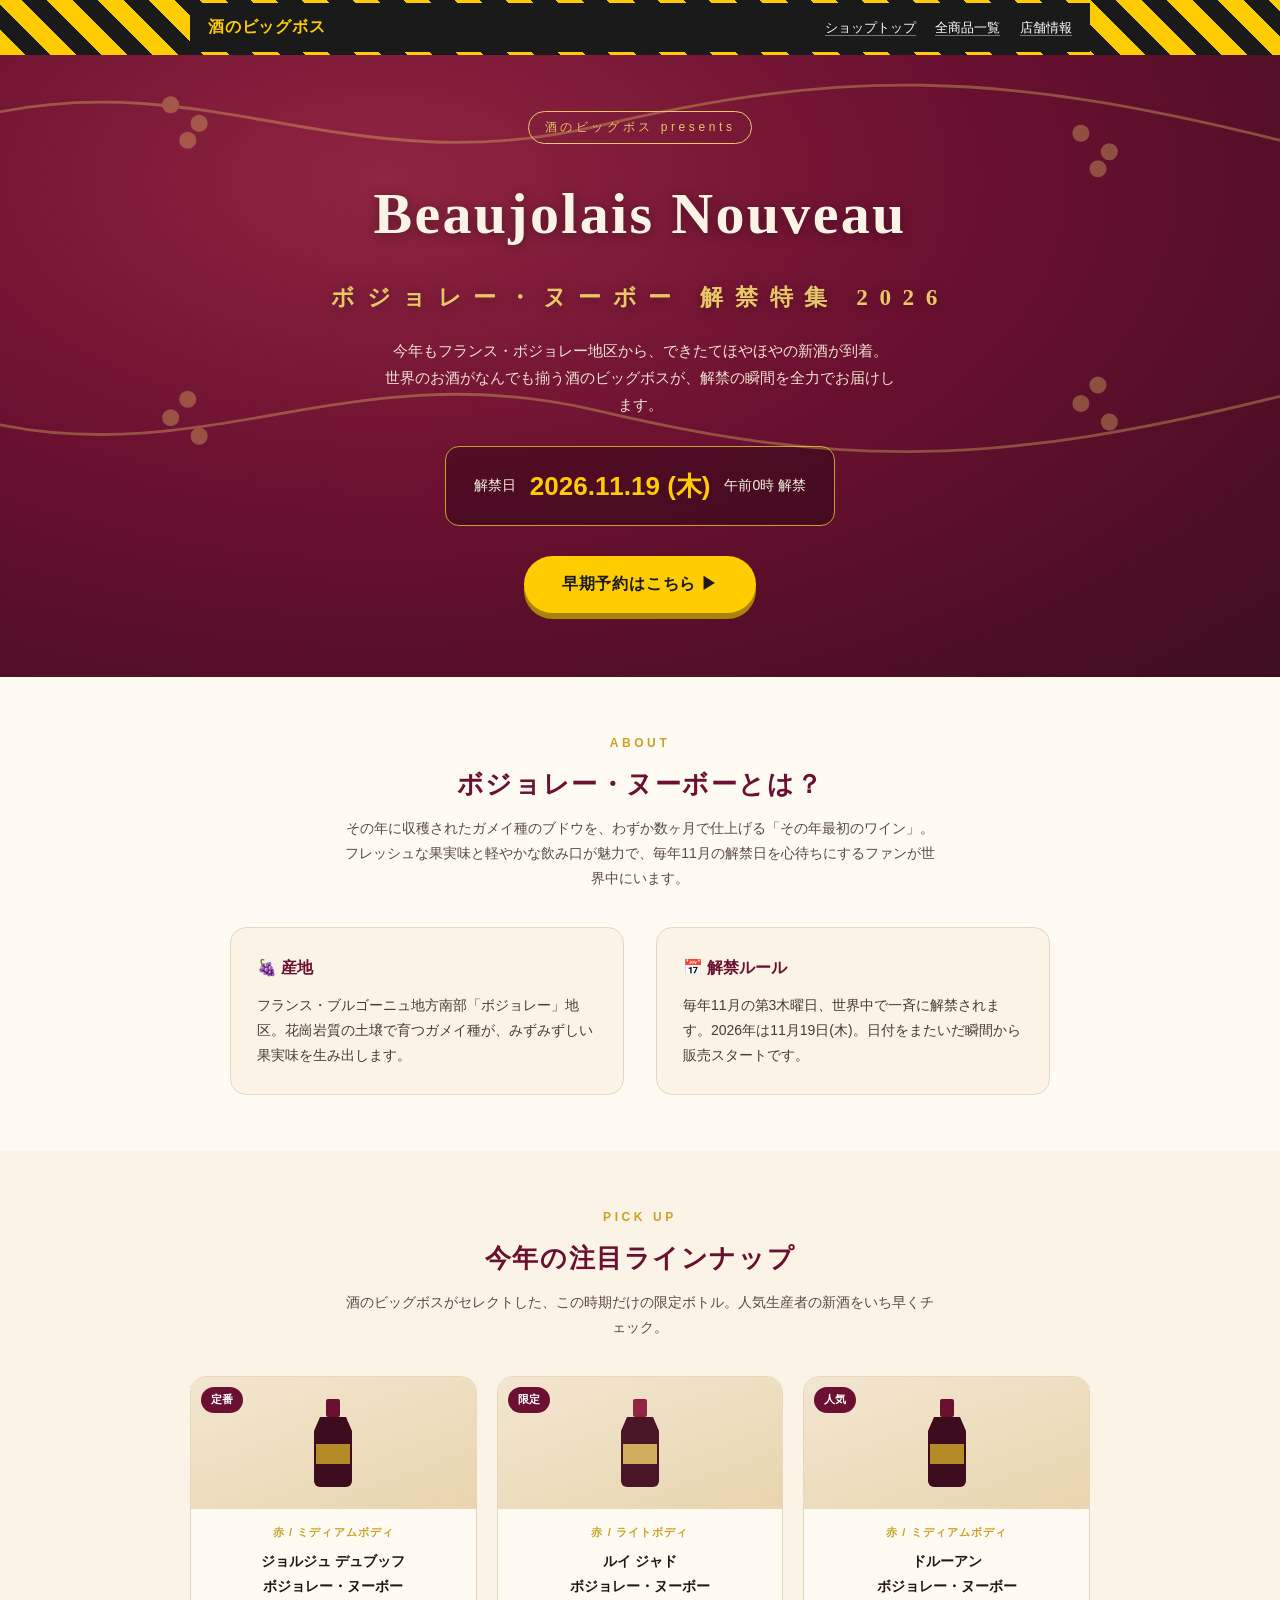
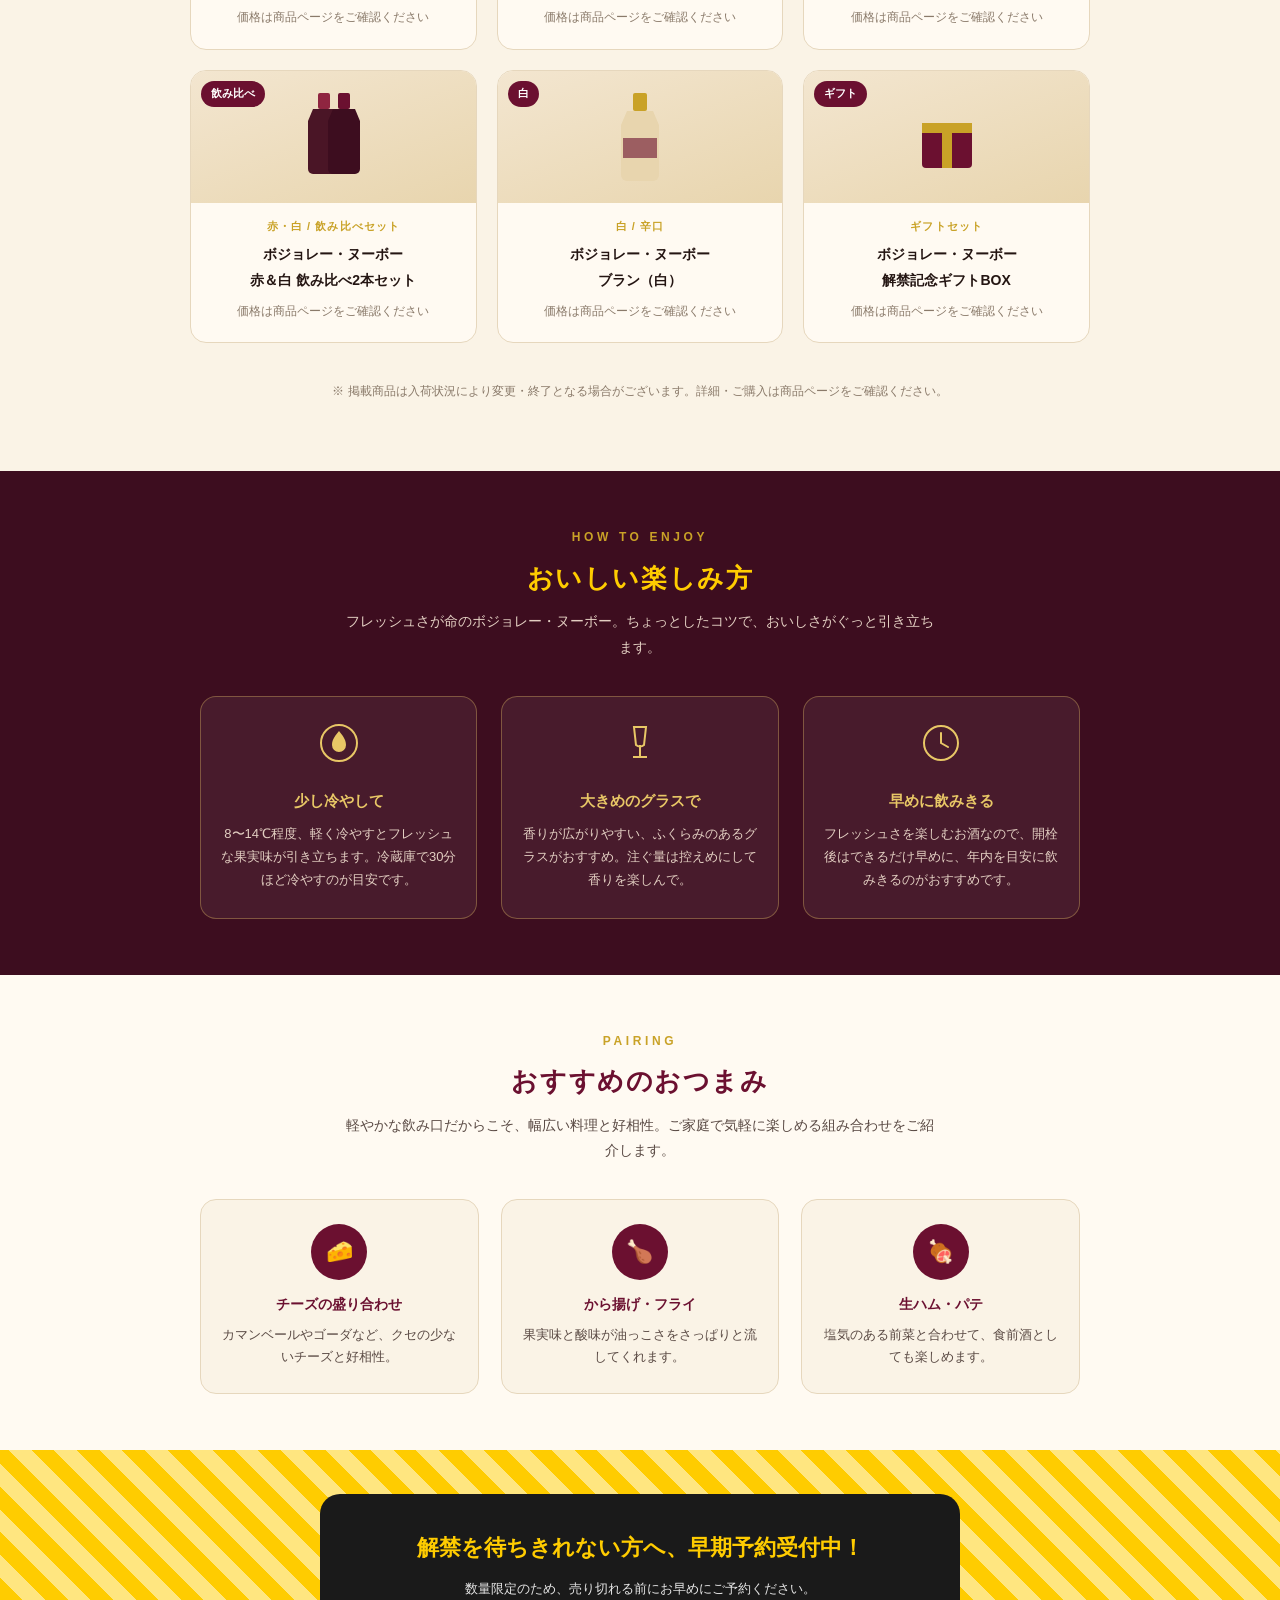
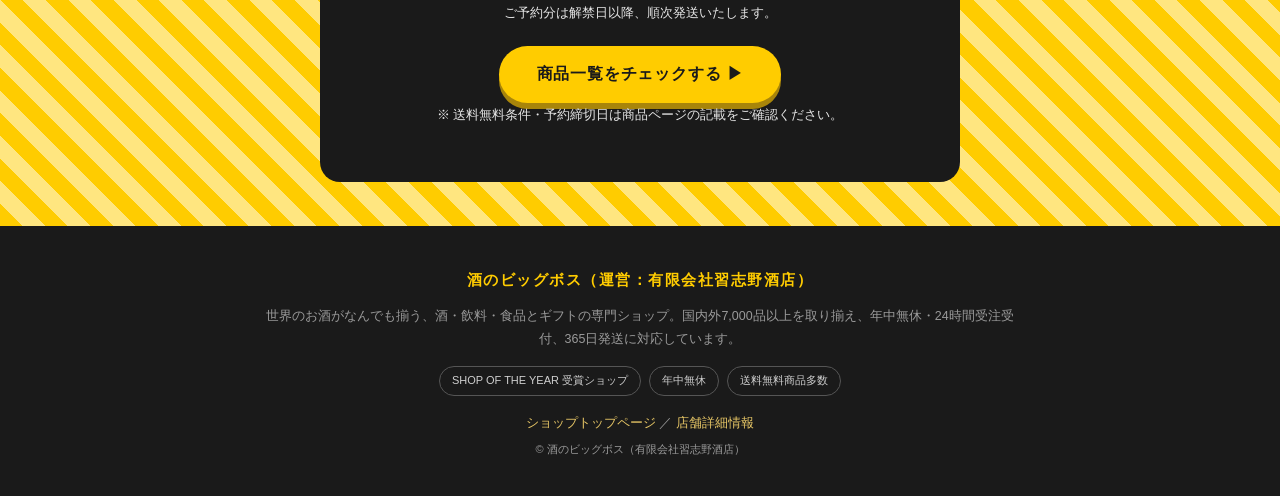
==== index.html @ 1d695699 "Add Beaujolais Nouveau 2026 special feature page Self-contained landing page for the shop's Beaujola" ====
<!DOCTYPE html>
<!--
  酒のビッグボス「ボジョレー・ヌーボー特集ページ」
  ------------------------------------------------
  楽天市場のフリーページ／特集ページ用に作成した単一HTMLファイルです。
  画像はすべてCSS/インラインSVGで表現しているため、外部画像なしでも表示できますが、
  実際に公開する際は下記の「★差し替えポイント」を実店舗の情報に合わせて更新してください。

  ★差し替えポイント一覧
   1. 商品ラインナップ（.product-card）: 商品名・価格・商品ページURL・商品画像
   2. 解禁日カウントダウンの表示（.hero-date）: 年度が変わったら日付を更新
   3. 送料無料ラインや予約締切などのキャンペーン条件（.cta-note）
   4. ショップ公式リンク（.js-shop-link）: 実際の商品検索結果ページURLに差し替え推奨
-->
<html lang="ja">
<head>
<meta charset="UTF-8">
<meta name="viewport" content="width=device-width, initial-scale=1.0">
<title>ボジョレー・ヌーボー2026 解禁特集 | 酒のビッグボス</title>
<style>
  :root{
    --wine-dark:#3d0d1f;
    --wine:#6b1030;
    --wine-light:#8f2540;
    --gold:#c9a227;
    --gold-light:#e8c766;
    --cream:#faf3e6;
    --paper:#fffaf2;
    --ink:#241512;
    --bb-yellow:#ffcc00;
    --bb-black:#1a1a1a;
  }
  *{box-sizing:border-box;}
  body{
    margin:0;
    padding:0;
    background:var(--cream);
    color:var(--ink);
    font-family:"Yu Gothic","Hiragino Kaku Gothic ProN","Noto Sans JP",sans-serif;
    line-height:1.8;
  }
  a{color:inherit;}
  img{max-width:100%;display:block;}
  .wrap{max-width:900px;margin:0 auto;}

  /* ===== ショップ識別バー ===== */
  .shop-bar{
    background:repeating-linear-gradient(45deg,var(--bb-yellow) 0 18px,var(--bb-black) 18px 36px);
    padding:3px 0;
  }
  .shop-bar-inner{
    background:var(--bb-black);
    color:#fff;
    display:flex;
    align-items:center;
    justify-content:space-between;
    flex-wrap:wrap;
    gap:8px;
    padding:10px 18px;
    max-width:900px;
    margin:0 auto;
    font-size:13px;
  }
  .shop-bar-logo{
    font-size:16px;
    font-weight:900;
    letter-spacing:.05em;
    color:var(--bb-yellow);
  }
  .shop-bar-nav a{
    color:#fff;
    text-decoration:none;
    margin-left:16px;
    border-bottom:1px solid rgba(255,255,255,.4);
    white-space:nowrap;
  }
  .shop-bar-nav a:hover{border-color:var(--bb-yellow);color:var(--bb-yellow);}

  /* ===== ヒーロー ===== */
  .hero{
    position:relative;
    background:radial-gradient(ellipse at 30% 20%, var(--wine-light) 0%, var(--wine) 45%, var(--wine-dark) 100%);
    color:var(--cream);
    text-align:center;
    padding:56px 20px 64px;
    overflow:hidden;
  }
  .hero-vines{
    position:absolute;
    inset:0;
    opacity:.35;
    pointer-events:none;
  }
  .hero-eyebrow{
    display:inline-block;
    font-size:12px;
    letter-spacing:.3em;
    color:var(--gold-light);
    border:1px solid var(--gold-light);
    padding:5px 16px;
    border-radius:999px;
    margin-bottom:18px;
  }
  .hero h1{
    font-family:"Times New Roman","Yu Mincho","Hiragino Mincho ProN",serif;
    font-size:clamp(34px,7vw,58px);
    margin:0 0 8px;
    letter-spacing:.04em;
    text-shadow:0 2px 12px rgba(0,0,0,.35);
  }
  .hero h1 small{
    display:block;
    font-size:.4em;
    letter-spacing:.5em;
    color:var(--gold-light);
    margin-top:10px;
  }
  .hero p.lead{
    max-width:520px;
    margin:18px auto 28px;
    font-size:15px;
    color:#f1e3d3;
  }
  .hero-date{
    display:inline-flex;
    align-items:center;
    gap:14px;
    background:rgba(0,0,0,.28);
    border:1px solid var(--gold);
    border-radius:14px;
    padding:16px 28px;
    font-size:14px;
  }
  .hero-date .num{
    font-size:26px;
    font-weight:900;
    color:var(--bb-yellow);
  }
  .hero-cta{
    margin-top:30px;
  }
  .btn{
    display:inline-block;
    background:var(--bb-yellow);
    color:var(--bb-black);
    font-weight:900;
    padding:14px 38px;
    border-radius:999px;
    text-decoration:none;
    font-size:16px;
    letter-spacing:.05em;
    box-shadow:0 6px 0 #a8850a;
    transition:transform .15s;
  }
  .btn:hover{transform:translateY(-2px);}

  /* ===== セクション共通 ===== */
  section{padding:56px 20px;}
  .section-title{
    text-align:center;
    margin:0 0 8px;
    font-size:26px;
    font-weight:900;
    color:var(--wine);
    letter-spacing:.06em;
  }
  .section-title span{
    display:block;
    font-size:12px;
    color:var(--gold);
    letter-spacing:.3em;
    margin-bottom:6px;
    font-weight:700;
  }
  .section-sub{
    text-align:center;
    max-width:600px;
    margin:0 auto 36px;
    color:#5a4a44;
    font-size:14px;
  }

  /* ===== イントロ ===== */
  .intro{background:var(--paper);}
  .intro-grid{
    display:grid;
    grid-template-columns:1fr 1fr;
    gap:32px;
    max-width:820px;
    margin:0 auto;
    align-items:center;
  }
  .intro-card{
    background:var(--cream);
    border:1px solid #e6d7bd;
    border-radius:16px;
    padding:26px;
    font-size:14px;
    color:#4a3a34;
  }
  .intro-card h3{
    margin:0 0 10px;
    color:var(--wine);
    font-size:16px;
  }
  @media (max-width:640px){.intro-grid{grid-template-columns:1fr;}}

  /* ===== 商品ラインナップ ===== */
  .lineup{background:var(--cream);}
  .product-grid{
    display:grid;
    grid-template-columns:repeat(3,1fr);
    gap:20px;
    max-width:900px;
    margin:0 auto;
  }
  .product-card{
    background:var(--paper);
    border-radius:16px;
    overflow:hidden;
    border:1px solid #e6d7bd;
    text-align:center;
    transition:box-shadow .15s, transform .15s;
  }
  .product-card:hover{box-shadow:0 10px 24px rgba(107,16,48,.15);transform:translateY(-3px);}
  .product-card a.card-link{text-decoration:none;color:inherit;display:block;}
  .product-thumb{
    background:linear-gradient(160deg,#f3e6d0,#e8d5ae);
    padding:22px 0 10px;
    position:relative;
  }
  .product-badge{
    position:absolute;
    top:10px;
    left:10px;
    background:var(--wine);
    color:#fff;
    font-size:11px;
    font-weight:700;
    padding:3px 10px;
    border-radius:999px;
  }
  .product-info{padding:14px 16px 20px;}
  .product-type{
    font-size:11px;
    color:var(--gold);
    font-weight:700;
    letter-spacing:.1em;
  }
  .product-name{
    font-size:14px;
    font-weight:700;
    margin:6px 0 8px;
    color:var(--ink);
    min-height:38px;
  }
  .product-price{
    font-size:12px;
    color:#8a7a6a;
  }
  .product-note{
    margin-top:38px;
    text-align:center;
    font-size:12px;
    color:#8a7a6a;
  }
  @media (max-width:700px){.product-grid{grid-template-columns:repeat(2,1fr);}}
  @media (max-width:420px){.product-grid{grid-template-columns:1fr 1fr;gap:12px;}}

  /* ===== 楽しみ方ガイド ===== */
  .guide{background:var(--wine-dark);color:var(--cream);}
  .guide .section-title{color:var(--bb-yellow);}
  .guide .section-sub{color:#e3cfc2;}
  .guide-grid{
    display:grid;
    grid-template-columns:repeat(3,1fr);
    gap:24px;
    max-width:880px;
    margin:0 auto;
  }
  .guide-card{
    background:rgba(255,255,255,.06);
    border:1px solid rgba(232,199,102,.35);
    border-radius:16px;
    padding:26px 18px;
    text-align:center;
  }
  .guide-icon{margin:0 auto 14px;}
  .guide-card h4{margin:0 0 8px;font-size:15px;color:var(--gold-light);}
  .guide-card p{margin:0;font-size:13px;color:#e3cfc2;}
  @media (max-width:700px){.guide-grid{grid-template-columns:1fr;}}

  /* ===== ペアリング ===== */
  .pairing{background:var(--paper);}
  .pairing-grid{
    display:grid;
    grid-template-columns:repeat(3,1fr);
    gap:22px;
    max-width:880px;
    margin:0 auto;
  }
  .pairing-card{
    background:var(--cream);
    border-radius:16px;
    padding:24px 16px;
    text-align:center;
    border:1px solid #e6d7bd;
  }
  .pairing-card .emoji-badge{
    width:56px;height:56px;line-height:56px;
    border-radius:50%;
    background:var(--wine);
    color:#fff;
    margin:0 auto 12px;
    font-size:22px;
  }
  .pairing-card h4{margin:0 0 6px;font-size:14px;color:var(--wine);}
  .pairing-card p{margin:0;font-size:12.5px;color:#5a4a44;}
  @media (max-width:700px){.pairing-grid{grid-template-columns:1fr;}}

  /* ===== CTA バナー ===== */
  .cta-banner{
    background:repeating-linear-gradient(45deg,var(--bb-yellow) 0 16px,#ffe680 16px 32px);
    padding:44px 20px;
    text-align:center;
  }
  .cta-inner{
    background:var(--bb-black);
    color:#fff;
    max-width:640px;
    margin:0 auto;
    border-radius:20px;
    padding:34px 24px;
  }
  .cta-inner h3{
    margin:0 0 10px;
    font-size:22px;
    color:var(--bb-yellow);
  }
  .cta-inner p{margin:0 0 22px;font-size:13px;color:#e6e6e6;}
  .cta-note{margin-top:14px;font-size:11px;color:#b8b8b8;}

  /* ===== フッター（ショップ情報） ===== */
  footer{
    background:var(--bb-black);
    color:#cfcfcf;
    padding:40px 20px 30px;
    font-size:12.5px;
  }
  .footer-inner{max-width:760px;margin:0 auto;text-align:center;}
  .footer-inner h5{
    color:var(--bb-yellow);
    font-size:15px;
    letter-spacing:.1em;
    margin:0 0 12px;
  }
  .footer-badges{
    display:flex;
    justify-content:center;
    flex-wrap:wrap;
    gap:8px;
    margin:16px 0;
  }
  .footer-badges span{
    border:1px solid #555;
    border-radius:999px;
    padding:4px 12px;
    font-size:11px;
  }
  .footer-inner a{color:var(--gold-light);text-decoration:none;}
  .footer-inner a:hover{text-decoration:underline;}
  .footer-inner p{margin:6px 0;color:#9a9a9a;}
  .copyright{margin-top:20px;font-size:11px;color:#666;}
</style>
</head>
<body>

  <!-- ショップ識別バー -->
  <div class="shop-bar">
    <div class="shop-bar-inner">
      <div class="shop-bar-logo">酒のビッグボス</div>
      <nav class="shop-bar-nav">
        <a class="js-shop-link" href="https://www.rakuten.co.jp/bigbossshibazaki/" target="_blank" rel="noopener">ショップトップ</a>
        <a class="js-shop-link" href="https://www.rakuten.co.jp/bigbossshibazaki/" target="_blank" rel="noopener">全商品一覧</a>
        <a class="js-shop-link" href="https://www.rakuten.co.jp/bigbossshibazaki/info.html" target="_blank" rel="noopener">店舗情報</a>
      </nav>
    </div>
  </div>

  <!-- ヒーロー -->
  <div class="hero">
    <svg class="hero-vines" viewBox="0 0 900 300" preserveAspectRatio="xMidYMid slice" aria-hidden="true">
      <g fill="none" stroke="#e8c766" stroke-width="2">
        <path d="M0 40 C 150 10, 250 90, 420 50 S 700 10, 900 60"/>
        <path d="M0 260 C 150 290, 250 210, 420 250 S 700 290, 900 240"/>
      </g>
      <g fill="#e8c766">
        <circle cx="120" cy="35" r="6"/><circle cx="140" cy="48" r="6"/><circle cx="132" cy="60" r="6"/>
        <circle cx="760" cy="55" r="6"/><circle cx="780" cy="68" r="6"/><circle cx="772" cy="80" r="6"/>
        <circle cx="120" cy="255" r="6"/><circle cx="140" cy="268" r="6"/><circle cx="132" cy="242" r="6"/>
        <circle cx="760" cy="245" r="6"/><circle cx="780" cy="258" r="6"/><circle cx="772" cy="232" r="6"/>
      </g>
    </svg>
    <div class="hero-eyebrow">酒のビッグボス presents</div>
    <h1>Beaujolais Nouveau<small>ボジョレー・ヌーボー 解禁特集 2026</small></h1>
    <p class="lead">今年もフランス・ボジョレー地区から、できたてほやほやの新酒が到着。<br>世界のお酒がなんでも揃う酒のビッグボスが、解禁の瞬間を全力でお届けします。</p>
    <div class="hero-date">
      <div>解禁日</div>
      <div class="num">2026.11.19 (木)</div>
      <div>午前0時 解禁</div>
    </div>
    <div class="hero-cta">
      <a class="btn js-shop-link" href="https://www.rakuten.co.jp/bigbossshibazaki/" target="_blank" rel="noopener">早期予約はこちら ▶</a>
    </div>
  </div>

  <!-- イントロ：ボジョレー・ヌーボーとは -->
  <section class="intro">
    <div class="section-title"><span>ABOUT</span>ボジョレー・ヌーボーとは？</div>
    <p class="section-sub">その年に収穫されたガメイ種のブドウを、わずか数ヶ月で仕上げる「その年最初のワイン」。フレッシュな果実味と軽やかな飲み口が魅力で、毎年11月の解禁日を心待ちにするファンが世界中にいます。</p>
    <div class="intro-grid">
      <div class="intro-card">
        <h3>🍇 産地</h3>
        フランス・ブルゴーニュ地方南部「ボジョレー」地区。花崗岩質の土壌で育つガメイ種が、みずみずしい果実味を生み出します。
      </div>
      <div class="intro-card">
        <h3>📅 解禁ルール</h3>
        毎年11月の第3木曜日、世界中で一斉に解禁されます。2026年は11月19日(木)。日付をまたいだ瞬間から販売スタートです。
      </div>
    </div>
  </section>

  <!-- 商品ラインナップ -->
  <section class="lineup">
    <div class="section-title"><span>PICK UP</span>今年の注目ラインナップ</div>
    <p class="section-sub">酒のビッグボスがセレクトした、この時期だけの限定ボトル。人気生産者の新酒をいち早くチェック。</p>

    <!-- ★差し替えポイント：以下6枠を実際の商品（画像・商品名・価格・URL）に差し替えてください -->
    <div class="product-grid">

      <div class="product-card">
        <a class="card-link js-shop-link" href="https://www.rakuten.co.jp/bigbossshibazaki/" target="_blank" rel="noopener">
          <div class="product-thumb">
            <span class="product-badge">定番</span>
            <svg width="70" height="90" viewBox="0 0 70 90" style="margin:0 auto;">
              <rect x="28" y="0" width="14" height="18" rx="2" fill="#6b1030"/>
              <path d="M22 18 h26 l6 14 v50 a6 6 0 0 1 -6 6 H22 a6 6 0 0 1 -6 -6 V32 Z" fill="#3d0d1f"/>
              <rect x="18" y="45" width="34" height="20" fill="#c9a227" opacity="0.85"/>
            </svg>
          </div>
          <div class="product-info">
            <div class="product-type">赤 / ミディアムボディ</div>
            <div class="product-name">ジョルジュ デュブッフ<br>ボジョレー・ヌーボー</div>
            <div class="product-price">価格は商品ページをご確認ください</div>
          </div>
        </a>
      </div>

      <div class="product-card">
        <a class="card-link js-shop-link" href="https://www.rakuten.co.jp/bigbossshibazaki/" target="_blank" rel="noopener">
          <div class="product-thumb">
            <span class="product-badge">限定</span>
            <svg width="70" height="90" viewBox="0 0 70 90" style="margin:0 auto;">
              <rect x="28" y="0" width="14" height="18" rx="2" fill="#8f2540"/>
              <path d="M22 18 h26 l6 14 v50 a6 6 0 0 1 -6 6 H22 a6 6 0 0 1 -6 -6 V32 Z" fill="#4a1526"/>
              <rect x="18" y="45" width="34" height="20" fill="#e8c766" opacity="0.85"/>
            </svg>
          </div>
          <div class="product-info">
            <div class="product-type">赤 / ライトボディ</div>
            <div class="product-name">ルイ ジャド<br>ボジョレー・ヌーボー</div>
            <div class="product-price">価格は商品ページをご確認ください</div>
          </div>
        </a>
      </div>

      <div class="product-card">
        <a class="card-link js-shop-link" href="https://www.rakuten.co.jp/bigbossshibazaki/" target="_blank" rel="noopener">
          <div class="product-thumb">
            <span class="product-badge">人気</span>
            <svg width="70" height="90" viewBox="0 0 70 90" style="margin:0 auto;">
              <rect x="28" y="0" width="14" height="18" rx="2" fill="#6b1030"/>
              <path d="M22 18 h26 l6 14 v50 a6 6 0 0 1 -6 6 H22 a6 6 0 0 1 -6 -6 V32 Z" fill="#3d0d1f"/>
              <rect x="18" y="45" width="34" height="20" fill="#c9a227" opacity="0.85"/>
            </svg>
          </div>
          <div class="product-info">
            <div class="product-type">赤 / ミディアムボディ</div>
            <div class="product-name">ドルーアン<br>ボジョレー・ヌーボー</div>
            <div class="product-price">価格は商品ページをご確認ください</div>
          </div>
        </a>
      </div>

      <div class="product-card">
        <a class="card-link js-shop-link" href="https://www.rakuten.co.jp/bigbossshibazaki/" target="_blank" rel="noopener">
          <div class="product-thumb">
            <span class="product-badge">飲み比べ</span>
            <svg width="70" height="90" viewBox="0 0 70 90" style="margin:0 auto;">
              <rect x="20" y="0" width="12" height="16" rx="2" fill="#8f2540"/>
              <path d="M15 16 h22 l5 12 v48 a5 5 0 0 1 -5 5 H15 a5 5 0 0 1 -5 -5 V28 Z" fill="#4a1526"/>
              <rect x="40" y="0" width="12" height="16" rx="2" fill="#6b1030"/>
              <path d="M35 16 h22 l5 12 v48 a5 5 0 0 1 -5 5 H35 a5 5 0 0 1 -5 -5 V28 Z" fill="#3d0d1f"/>
            </svg>
          </div>
          <div class="product-info">
            <div class="product-type">赤・白 / 飲み比べセット</div>
            <div class="product-name">ボジョレー・ヌーボー<br>赤＆白 飲み比べ2本セット</div>
            <div class="product-price">価格は商品ページをご確認ください</div>
          </div>
        </a>
      </div>

      <div class="product-card">
        <a class="card-link js-shop-link" href="https://www.rakuten.co.jp/bigbossshibazaki/" target="_blank" rel="noopener">
          <div class="product-thumb">
            <span class="product-badge">白</span>
            <svg width="70" height="90" viewBox="0 0 70 90" style="margin:0 auto;">
              <rect x="28" y="0" width="14" height="18" rx="2" fill="#c9a227"/>
              <path d="M22 18 h26 l6 14 v50 a6 6 0 0 1 -6 6 H22 a6 6 0 0 1 -6 -6 V32 Z" fill="#e8d5ae"/>
              <rect x="18" y="45" width="34" height="20" fill="#6b1030" opacity="0.6"/>
            </svg>
          </div>
          <div class="product-info">
            <div class="product-type">白 / 辛口</div>
            <div class="product-name">ボジョレー・ヌーボー<br>ブラン（白）</div>
            <div class="product-price">価格は商品ページをご確認ください</div>
          </div>
        </a>
      </div>

      <div class="product-card">
        <a class="card-link js-shop-link" href="https://www.rakuten.co.jp/bigbossshibazaki/" target="_blank" rel="noopener">
          <div class="product-thumb">
            <span class="product-badge">ギフト</span>
            <svg width="70" height="90" viewBox="0 0 70 90" style="margin:0 auto;">
              <rect x="10" y="30" width="50" height="45" rx="4" fill="#6b1030"/>
              <rect x="10" y="30" width="50" height="10" fill="#c9a227"/>
              <rect x="30" y="30" width="10" height="45" fill="#c9a227"/>
            </svg>
          </div>
          <div class="product-info">
            <div class="product-type">ギフトセット</div>
            <div class="product-name">ボジョレー・ヌーボー<br>解禁記念ギフトBOX</div>
            <div class="product-price">価格は商品ページをご確認ください</div>
          </div>
        </a>
      </div>

    </div>
    <p class="product-note">※ 掲載商品は入荷状況により変更・終了となる場合がございます。詳細・ご購入は商品ページをご確認ください。</p>
  </section>

  <!-- 楽しみ方ガイド -->
  <section class="guide">
    <div class="section-title"><span>HOW TO ENJOY</span>おいしい楽しみ方</div>
    <p class="section-sub">フレッシュさが命のボジョレー・ヌーボー。ちょっとしたコツで、おいしさがぐっと引き立ちます。</p>
    <div class="guide-grid">
      <div class="guide-card">
        <svg class="guide-icon" width="40" height="40" viewBox="0 0 40 40"><circle cx="20" cy="20" r="18" fill="none" stroke="#e8c766" stroke-width="2"/><path d="M13 22c0-6 4-10 7-14 3 4 7 8 7 14a7 7 0 1 1 -14 0Z" fill="#e8c766"/></svg>
        <h4>少し冷やして</h4>
        <p>8〜14℃程度、軽く冷やすとフレッシュな果実味が引き立ちます。冷蔵庫で30分ほど冷やすのが目安です。</p>
      </div>
      <div class="guide-card">
        <svg class="guide-icon" width="40" height="40" viewBox="0 0 40 40"><path d="M14 4h12l-2 18a6 6 0 0 1 -8 0Z" fill="none" stroke="#e8c766" stroke-width="2"/><line x1="20" y1="22" x2="20" y2="34" stroke="#e8c766" stroke-width="2"/><line x1="13" y1="34" x2="27" y2="34" stroke="#e8c766" stroke-width="2"/></svg>
        <h4>大きめのグラスで</h4>
        <p>香りが広がりやすい、ふくらみのあるグラスがおすすめ。注ぐ量は控えめにして香りを楽しんで。</p>
      </div>
      <div class="guide-card">
        <svg class="guide-icon" width="40" height="40" viewBox="0 0 40 40"><circle cx="20" cy="20" r="17" fill="none" stroke="#e8c766" stroke-width="2"/><path d="M20 10v10l7 4" fill="none" stroke="#e8c766" stroke-width="2" stroke-linecap="round"/></svg>
        <h4>早めに飲みきる</h4>
        <p>フレッシュさを楽しむお酒なので、開栓後はできるだけ早めに、年内を目安に飲みきるのがおすすめです。</p>
      </div>
    </div>
  </section>

  <!-- ペアリング -->
  <section class="pairing">
    <div class="section-title"><span>PAIRING</span>おすすめのおつまみ</div>
    <p class="section-sub">軽やかな飲み口だからこそ、幅広い料理と好相性。ご家庭で気軽に楽しめる組み合わせをご紹介します。</p>
    <div class="pairing-grid">
      <div class="pairing-card">
        <div class="emoji-badge">🧀</div>
        <h4>チーズの盛り合わせ</h4>
        <p>カマンベールやゴーダなど、クセの少ないチーズと好相性。</p>
      </div>
      <div class="pairing-card">
        <div class="emoji-badge">🍗</div>
        <h4>から揚げ・フライ</h4>
        <p>果実味と酸味が油っこさをさっぱりと流してくれます。</p>
      </div>
      <div class="pairing-card">
        <div class="emoji-badge">🍖</div>
        <h4>生ハム・パテ</h4>
        <p>塩気のある前菜と合わせて、食前酒としても楽しめます。</p>
      </div>
    </div>
  </section>

  <!-- CTA バナー -->
  <div class="cta-banner">
    <div class="cta-inner">
      <h3>解禁を待ちきれない方へ、早期予約受付中！</h3>
      <p>数量限定のため、売り切れる前にお早めにご予約ください。<br>ご予約分は解禁日以降、順次発送いたします。</p>
      <a class="btn js-shop-link" href="https://www.rakuten.co.jp/bigbossshibazaki/" target="_blank" rel="noopener">商品一覧をチェックする ▶</a>
      <p class="cta-note">※ 送料無料条件・予約締切日は商品ページの記載をご確認ください。</p>
    </div>
  </div>

  <!-- フッター：ショップ情報 -->
  <footer>
    <div class="footer-inner">
      <h5>酒のビッグボス（運営：有限会社習志野酒店）</h5>
      <p>世界のお酒がなんでも揃う、酒・飲料・食品とギフトの専門ショップ。国内外7,000品以上を取り揃え、年中無休・24時間受注受付、365日発送に対応しています。</p>
      <div class="footer-badges">
        <span>SHOP OF THE YEAR 受賞ショップ</span>
        <span>年中無休</span>
        <span>送料無料商品多数</span>
      </div>
      <p>
        <a class="js-shop-link" href="https://www.rakuten.co.jp/bigbossshibazaki/" target="_blank" rel="noopener">ショップトップページ</a>
        ／
        <a class="js-shop-link" href="https://www.rakuten.co.jp/bigbossshibazaki/info.html" target="_blank" rel="noopener">店舗詳細情報</a>
      </p>
      <p class="copyright">&copy; 酒のビッグボス（有限会社習志野酒店）</p>
    </div>
  </footer>

</body>
</html>
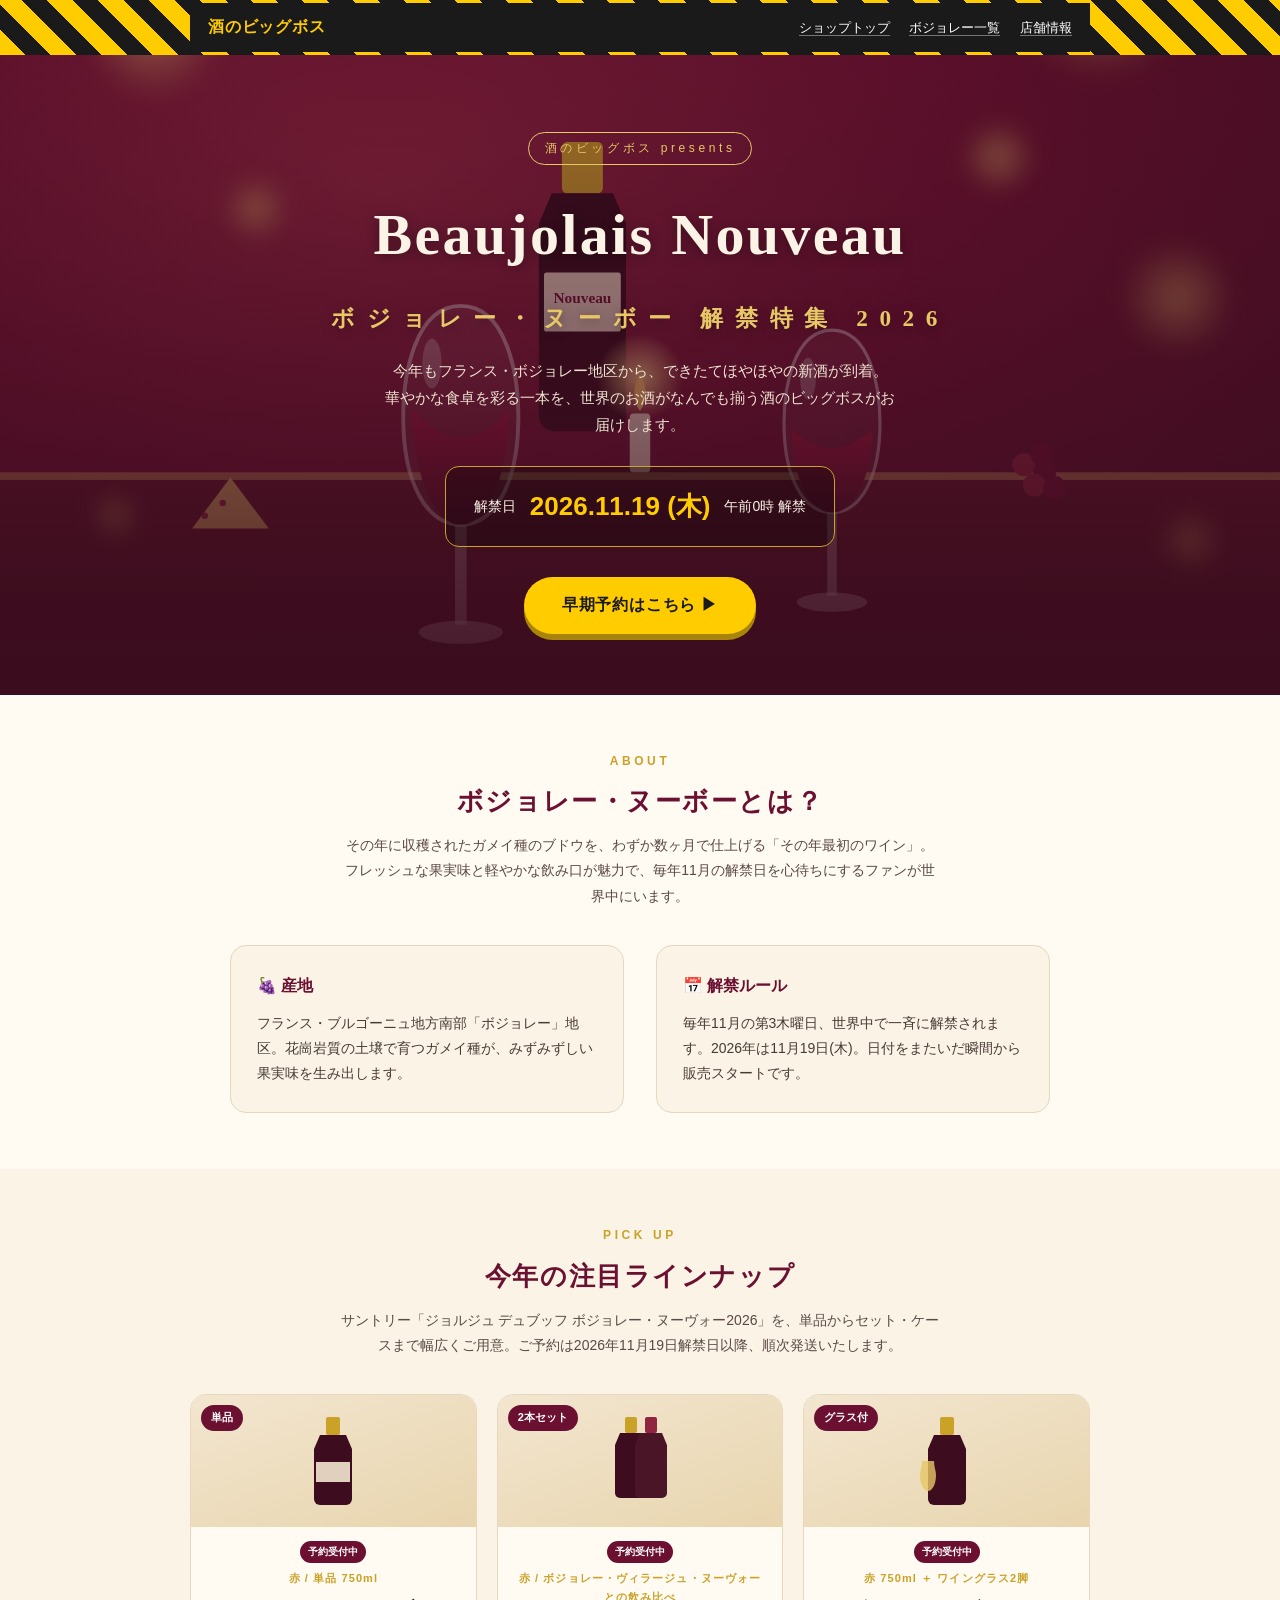
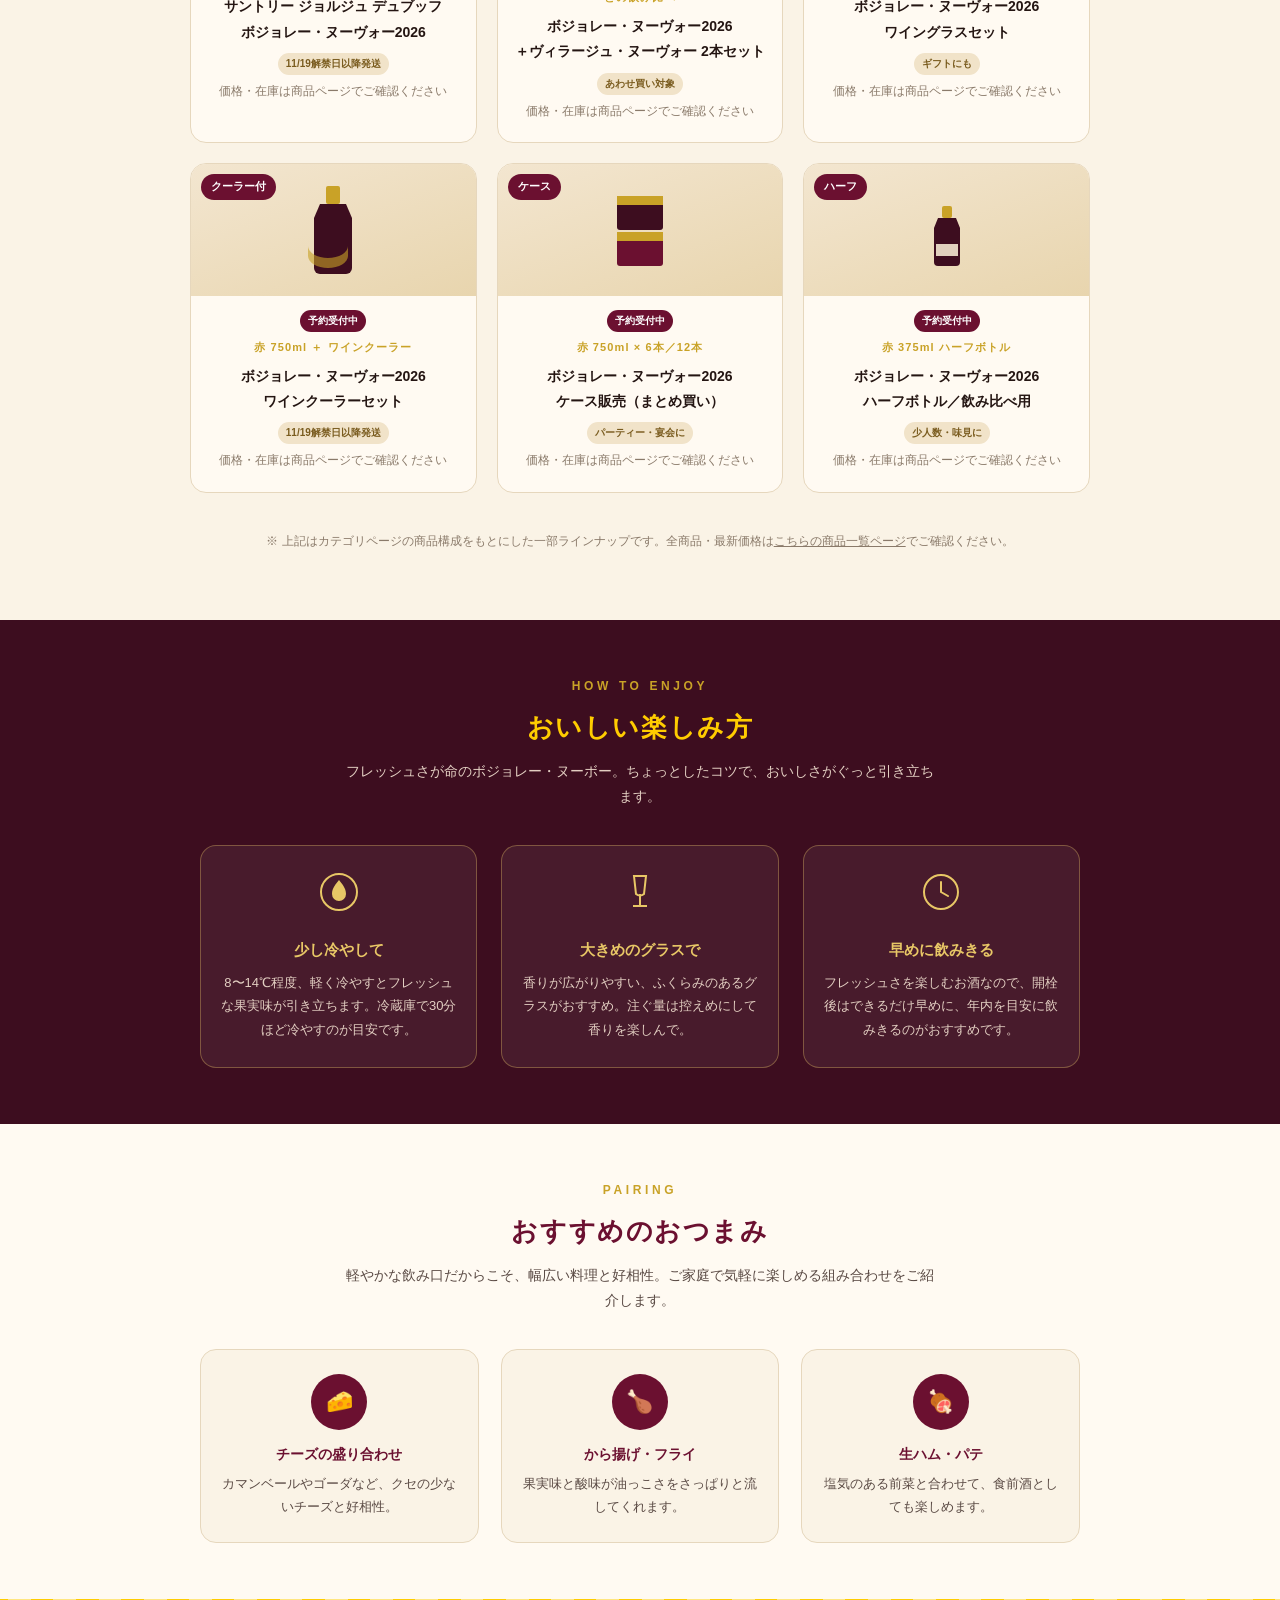
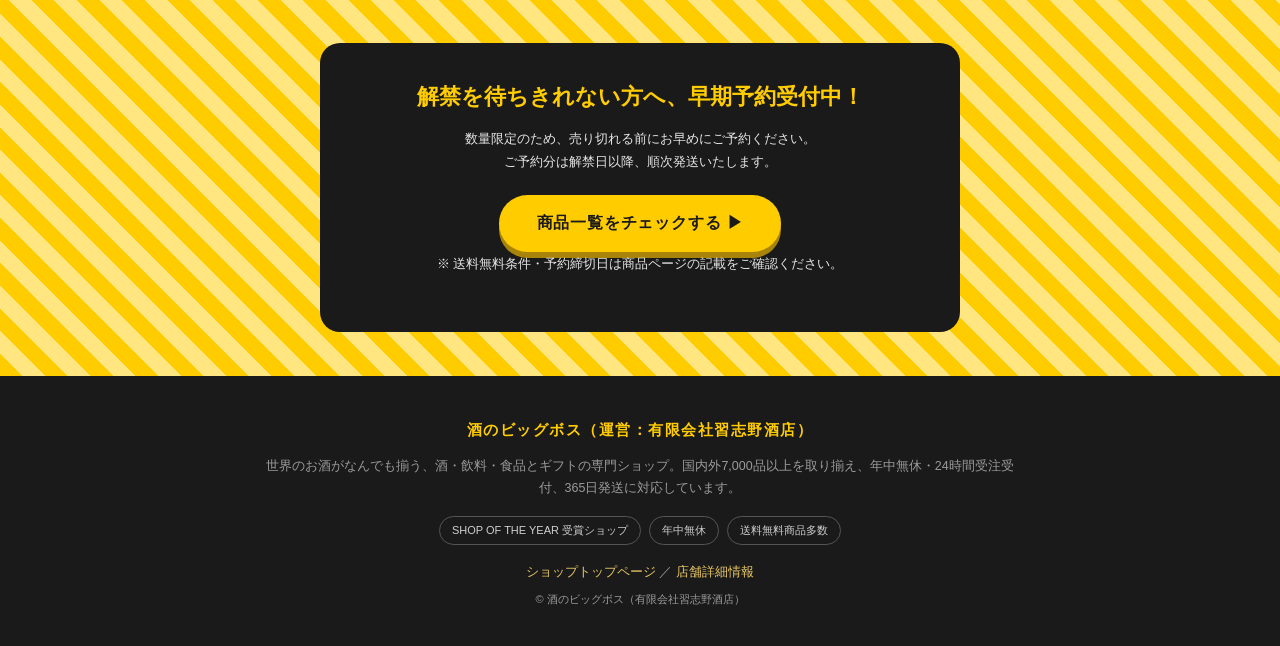
==== commit 1fc444d3: "Add luxurious dinner scene hero and real Beaujolais lineup Replace the placeholder hero illustration" ====
--- a/index.html
+++ b/index.html
@@ -6,11 +6,17 @@
   画像はすべてCSS/インラインSVGで表現しているため、外部画像なしでも表示できますが、
   実際に公開する際は下記の「★差し替えポイント」を実店舗の情報に合わせて更新してください。
 
+  商品ラインナップは実際のカテゴリページ
+  https://item.rakuten.co.jp/bigbossshibazaki/c/0000002530/ の構成（サントリー ジョルジュ
+  デュブッフ ボジョレー・ヌーヴォー2026、単品／2本セット／グラス付／クーラー付／ケース／ハーフ）
+  に合わせています。個別の正確な価格・商品コードは変動するため、価格欄はあえて
+  「商品ページでご確認ください」としています。
+
   ★差し替えポイント一覧
-   1. 商品ラインナップ（.product-card）: 商品名・価格・商品ページURL・商品画像
+   1. 商品ラインナップ（.product-card）: 正確な価格を表示したい場合はここに追記
    2. 解禁日カウントダウンの表示（.hero-date）: 年度が変わったら日付を更新
    3. 送料無料ラインや予約締切などのキャンペーン条件（.cta-note）
-   4. ショップ公式リンク（.js-shop-link）: 実際の商品検索結果ページURLに差し替え推奨
+   4. ショップ公式リンク（.js-shop-link）: 実際のURLに差し替え推奨
 -->
 <html lang="ja">
 <head>
@@ -82,15 +88,28 @@
     background:radial-gradient(ellipse at 30% 20%, var(--wine-light) 0%, var(--wine) 45%, var(--wine-dark) 100%);
     color:var(--cream);
     text-align:center;
-    padding:56px 20px 64px;
     overflow:hidden;
-  }
-  .hero-vines{
+    min-height:640px;
+    display:flex;
+    flex-direction:column;
+    justify-content:center;
+    padding:56px 20px 40px;
+  }
+  .hero-scene{
     position:absolute;
     inset:0;
-    opacity:.35;
+    z-index:0;
     pointer-events:none;
   }
+  .hero-scene svg{width:100%;height:100%;display:block;}
+  .hero-overlay{
+    position:absolute;
+    inset:0;
+    z-index:1;
+    background:linear-gradient(180deg, rgba(61,13,31,.35) 0%, rgba(61,13,31,.55) 45%, rgba(61,13,31,.88) 100%);
+    pointer-events:none;
+  }
+  .hero-content{position:relative;z-index:2;}
   .hero-eyebrow{
     display:inline-block;
     font-size:12px;
@@ -240,6 +259,21 @@
     padding:3px 10px;
     border-radius:999px;
   }
+  .product-tags{
+    display:flex;
+    flex-wrap:wrap;
+    gap:4px;
+    justify-content:center;
+    margin-bottom:6px;
+  }
+  .product-tags span{
+    font-size:10px;
+    font-weight:700;
+    padding:2px 8px;
+    border-radius:999px;
+  }
+  .tag-reserve{background:var(--wine);color:#fff;}
+  .tag-ship{background:#f1e3c9;color:#7a5c1f;}
   .product-info{padding:14px 16px 20px;}
   .product-type{
     font-size:11px;
@@ -381,36 +415,120 @@
       <div class="shop-bar-logo">酒のビッグボス</div>
       <nav class="shop-bar-nav">
         <a class="js-shop-link" href="https://www.rakuten.co.jp/bigbossshibazaki/" target="_blank" rel="noopener">ショップトップ</a>
-        <a class="js-shop-link" href="https://www.rakuten.co.jp/bigbossshibazaki/" target="_blank" rel="noopener">全商品一覧</a>
+        <a href="https://item.rakuten.co.jp/bigbossshibazaki/c/0000002530/?l-id=shoptop_shopmenu_medama_category_4" target="_blank" rel="noopener">ボジョレー一覧</a>
         <a class="js-shop-link" href="https://www.rakuten.co.jp/bigbossshibazaki/info.html" target="_blank" rel="noopener">店舗情報</a>
       </nav>
     </div>
   </div>
 
-  <!-- ヒーロー -->
+  <!-- ヒーロー：豪華な食卓とワイングラスの演出 -->
   <div class="hero">
-    <svg class="hero-vines" viewBox="0 0 900 300" preserveAspectRatio="xMidYMid slice" aria-hidden="true">
-      <g fill="none" stroke="#e8c766" stroke-width="2">
-        <path d="M0 40 C 150 10, 250 90, 420 50 S 700 10, 900 60"/>
-        <path d="M0 260 C 150 290, 250 210, 420 250 S 700 290, 900 240"/>
-      </g>
-      <g fill="#e8c766">
-        <circle cx="120" cy="35" r="6"/><circle cx="140" cy="48" r="6"/><circle cx="132" cy="60" r="6"/>
-        <circle cx="760" cy="55" r="6"/><circle cx="780" cy="68" r="6"/><circle cx="772" cy="80" r="6"/>
-        <circle cx="120" cy="255" r="6"/><circle cx="140" cy="268" r="6"/><circle cx="132" cy="242" r="6"/>
-        <circle cx="760" cy="245" r="6"/><circle cx="780" cy="258" r="6"/><circle cx="772" cy="232" r="6"/>
-      </g>
-    </svg>
-    <div class="hero-eyebrow">酒のビッグボス presents</div>
-    <h1>Beaujolais Nouveau<small>ボジョレー・ヌーボー 解禁特集 2026</small></h1>
-    <p class="lead">今年もフランス・ボジョレー地区から、できたてほやほやの新酒が到着。<br>世界のお酒がなんでも揃う酒のビッグボスが、解禁の瞬間を全力でお届けします。</p>
-    <div class="hero-date">
-      <div>解禁日</div>
-      <div class="num">2026.11.19 (木)</div>
-      <div>午前0時 解禁</div>
-    </div>
-    <div class="hero-cta">
-      <a class="btn js-shop-link" href="https://www.rakuten.co.jp/bigbossshibazaki/" target="_blank" rel="noopener">早期予約はこちら ▶</a>
+    <div class="hero-scene" aria-hidden="true">
+      <svg viewBox="0 0 1000 640" preserveAspectRatio="xMidYMax slice">
+        <defs>
+          <linearGradient id="wineFill" x1="0" y1="0" x2="0" y2="1">
+            <stop offset="0%" stop-color="#a8163f"/>
+            <stop offset="100%" stop-color="#4a0e24"/>
+          </linearGradient>
+          <linearGradient id="tableCloth" x1="0" y1="0" x2="0" y2="1">
+            <stop offset="0%" stop-color="#5a1428"/>
+            <stop offset="100%" stop-color="#2a0714"/>
+          </linearGradient>
+          <radialGradient id="candleGlow" cx="50%" cy="50%" r="50%">
+            <stop offset="0%" stop-color="#ffdf8a" stop-opacity=".9"/>
+            <stop offset="100%" stop-color="#ffdf8a" stop-opacity="0"/>
+          </radialGradient>
+          <radialGradient id="bokehGrad" cx="50%" cy="50%" r="50%">
+            <stop offset="0%" stop-color="#e8c766" stop-opacity=".55"/>
+            <stop offset="100%" stop-color="#e8c766" stop-opacity="0"/>
+          </radialGradient>
+          <filter id="soften" x="-50%" y="-50%" width="200%" height="200%">
+            <feGaussianBlur stdDeviation="8"/>
+          </filter>
+        </defs>
+
+        <!-- 背景の玉ボケ（キャンドルライトのイメージ） -->
+        <g>
+          <circle cx="120" cy="120" r="55" fill="url(#bokehGrad)" filter="url(#soften)"/>
+          <circle cx="860" cy="90" r="70" fill="url(#bokehGrad)" filter="url(#soften)"/>
+          <circle cx="780" cy="220" r="30" fill="url(#bokehGrad)" filter="url(#soften)"/>
+          <circle cx="200" cy="260" r="26" fill="url(#bokehGrad)" filter="url(#soften)"/>
+          <circle cx="500" cy="80" r="40" fill="url(#bokehGrad)" filter="url(#soften)"/>
+          <circle cx="920" cy="330" r="45" fill="url(#bokehGrad)" filter="url(#soften)"/>
+        </g>
+
+        <!-- テーブル -->
+        <rect x="0" y="470" width="1000" height="170" fill="url(#tableCloth)"/>
+        <rect x="0" y="466" width="1000" height="6" fill="#e8c766" opacity=".55"/>
+
+        <!-- 奥：ワインボトル -->
+        <g transform="translate(455,300)">
+          <rect x="-16" y="-92" width="32" height="40" rx="4" fill="#c9a227"/>
+          <path d="M-24 -52 h48 l10 24 v150 a12 12 0 0 1 -12 12 h-44 a12 12 0 0 1 -12 -12 v-150 Z" fill="#2c0a18"/>
+          <rect x="-30" y="10" width="60" height="46" rx="2" fill="#f3e6d0" opacity=".92"/>
+          <text x="0" y="34" text-anchor="middle" font-size="12" font-weight="700" fill="#6b1030" font-family="Georgia, serif">Nouveau</text>
+        </g>
+
+        <!-- 手前左：ワイングラス（大） -->
+        <g transform="translate(300,330) scale(1.5)">
+          <path d="M40 4 C16 4 10 40 10 62 C10 96 22 118 40 118 C58 118 70 96 70 62 C70 40 64 4 40 4 Z"
+                fill="rgba(255,255,255,0.06)" stroke="rgba(255,255,255,0.5)" stroke-width="2"/>
+          <path d="M15 58 C15 90 25 118 40 118 C55 118 65 90 65 58 C57 68 48 73 40 73 C32 73 23 68 15 58 Z" fill="url(#wineFill)"/>
+          <rect x="37" y="118" width="6" height="52" fill="rgba(255,255,255,0.4)"/>
+          <ellipse cx="40" cy="174" rx="22" ry="6" fill="rgba(255,255,255,0.4)"/>
+          <ellipse cx="25" cy="34" rx="5" ry="13" fill="#ffffff" opacity=".3"/>
+        </g>
+
+        <!-- 手前右：ワイングラス（中） -->
+        <g transform="translate(600,350) scale(1.25)">
+          <path d="M40 4 C16 4 10 40 10 62 C10 96 22 118 40 118 C58 118 70 96 70 62 C70 40 64 4 40 4 Z"
+                fill="rgba(255,255,255,0.06)" stroke="rgba(255,255,255,0.5)" stroke-width="2"/>
+          <path d="M15 66 C15 94 25 118 40 118 C55 118 65 94 65 66 C57 74 48 78 40 78 C32 78 23 74 15 66 Z" fill="url(#wineFill)"/>
+          <rect x="37" y="118" width="6" height="52" fill="rgba(255,255,255,0.4)"/>
+          <ellipse cx="40" cy="174" rx="22" ry="6" fill="rgba(255,255,255,0.4)"/>
+          <ellipse cx="25" cy="34" rx="5" ry="13" fill="#ffffff" opacity=".3"/>
+        </g>
+
+        <!-- キャンドル -->
+        <g transform="translate(500,420)">
+          <circle cx="0" cy="-28" r="34" fill="url(#candleGlow)"/>
+          <rect x="-8" y="0" width="16" height="46" rx="3" fill="#f3e6d0"/>
+          <path d="M0 -30 C 6 -20 6 -10 0 -2 C -6 -10 -6 -20 0 -30 Z" fill="#ffcf6b"/>
+        </g>
+
+        <!-- チーズ＆グレープ（豪華な食卓の演出） -->
+        <g transform="translate(150,470)">
+          <path d="M0 40 L60 40 L30 0 Z" fill="#e8c766" opacity=".9"/>
+          <circle cx="10" cy="30" r="2.5" fill="#8f2540"/>
+          <circle cx="24" cy="20" r="2.5" fill="#8f2540"/>
+        </g>
+        <g transform="translate(800,460)">
+          <circle cx="0" cy="0" r="9" fill="#8f2540"/>
+          <circle cx="16" cy="6" r="9" fill="#6b1030"/>
+          <circle cx="8" cy="16" r="9" fill="#8f2540"/>
+          <circle cx="24" cy="18" r="9" fill="#6b1030"/>
+          <circle cx="14" cy="-8" r="9" fill="#6b1030"/>
+        </g>
+
+        <!-- 手前の玉ボケ（近景の光） -->
+        <circle cx="90" cy="500" r="20" fill="url(#bokehGrad)" filter="url(#soften)"/>
+        <circle cx="930" cy="520" r="26" fill="url(#bokehGrad)" filter="url(#soften)"/>
+      </svg>
+    </div>
+    <div class="hero-overlay"></div>
+
+    <div class="hero-content">
+      <div class="hero-eyebrow">酒のビッグボス presents</div>
+      <h1>Beaujolais Nouveau<small>ボジョレー・ヌーボー 解禁特集 2026</small></h1>
+      <p class="lead">今年もフランス・ボジョレー地区から、できたてほやほやの新酒が到着。<br>華やかな食卓を彩る一本を、世界のお酒がなんでも揃う酒のビッグボスがお届けします。</p>
+      <div class="hero-date">
+        <div>解禁日</div>
+        <div class="num">2026.11.19 (木)</div>
+        <div>午前0時 解禁</div>
+      </div>
+      <div class="hero-cta">
+        <a class="btn" href="https://item.rakuten.co.jp/bigbossshibazaki/c/0000002530/?l-id=shoptop_shopmenu_medama_category_4" target="_blank" rel="noopener">早期予約はこちら ▶</a>
+      </div>
     </div>
   </div>
 
@@ -433,122 +551,136 @@
   <!-- 商品ラインナップ -->
   <section class="lineup">
     <div class="section-title"><span>PICK UP</span>今年の注目ラインナップ</div>
-    <p class="section-sub">酒のビッグボスがセレクトした、この時期だけの限定ボトル。人気生産者の新酒をいち早くチェック。</p>
-
-    <!-- ★差し替えポイント：以下6枠を実際の商品（画像・商品名・価格・URL）に差し替えてください -->
+    <p class="section-sub">サントリー「ジョルジュ デュブッフ ボジョレー・ヌーヴォー2026」を、単品からセット・ケースまで幅広くご用意。ご予約は2026年11月19日解禁日以降、順次発送いたします。</p>
+
+    <!-- 実際のカテゴリページ https://item.rakuten.co.jp/bigbossshibazaki/c/0000002530/ の商品構成に合わせています。
+         個別の価格・商品コードは変更される可能性があるため、正確な最新価格は商品ページでご確認ください。 -->
     <div class="product-grid">
 
       <div class="product-card">
-        <a class="card-link js-shop-link" href="https://www.rakuten.co.jp/bigbossshibazaki/" target="_blank" rel="noopener">
+        <a class="card-link" href="https://item.rakuten.co.jp/bigbossshibazaki/c/0000002530/?l-id=shoptop_shopmenu_medama_category_4" target="_blank" rel="noopener">
           <div class="product-thumb">
-            <span class="product-badge">定番</span>
-            <svg width="70" height="90" viewBox="0 0 70 90" style="margin:0 auto;">
-              <rect x="28" y="0" width="14" height="18" rx="2" fill="#6b1030"/>
-              <path d="M22 18 h26 l6 14 v50 a6 6 0 0 1 -6 6 H22 a6 6 0 0 1 -6 -6 V32 Z" fill="#3d0d1f"/>
-              <rect x="18" y="45" width="34" height="20" fill="#c9a227" opacity="0.85"/>
-            </svg>
-          </div>
-          <div class="product-info">
-            <div class="product-type">赤 / ミディアムボディ</div>
-            <div class="product-name">ジョルジュ デュブッフ<br>ボジョレー・ヌーボー</div>
-            <div class="product-price">価格は商品ページをご確認ください</div>
-          </div>
-        </a>
-      </div>
-
-      <div class="product-card">
-        <a class="card-link js-shop-link" href="https://www.rakuten.co.jp/bigbossshibazaki/" target="_blank" rel="noopener">
-          <div class="product-thumb">
-            <span class="product-badge">限定</span>
-            <svg width="70" height="90" viewBox="0 0 70 90" style="margin:0 auto;">
-              <rect x="28" y="0" width="14" height="18" rx="2" fill="#8f2540"/>
-              <path d="M22 18 h26 l6 14 v50 a6 6 0 0 1 -6 6 H22 a6 6 0 0 1 -6 -6 V32 Z" fill="#4a1526"/>
-              <rect x="18" y="45" width="34" height="20" fill="#e8c766" opacity="0.85"/>
-            </svg>
-          </div>
-          <div class="product-info">
-            <div class="product-type">赤 / ライトボディ</div>
-            <div class="product-name">ルイ ジャド<br>ボジョレー・ヌーボー</div>
-            <div class="product-price">価格は商品ページをご確認ください</div>
-          </div>
-        </a>
-      </div>
-
-      <div class="product-card">
-        <a class="card-link js-shop-link" href="https://www.rakuten.co.jp/bigbossshibazaki/" target="_blank" rel="noopener">
-          <div class="product-thumb">
-            <span class="product-badge">人気</span>
-            <svg width="70" height="90" viewBox="0 0 70 90" style="margin:0 auto;">
-              <rect x="28" y="0" width="14" height="18" rx="2" fill="#6b1030"/>
-              <path d="M22 18 h26 l6 14 v50 a6 6 0 0 1 -6 6 H22 a6 6 0 0 1 -6 -6 V32 Z" fill="#3d0d1f"/>
-              <rect x="18" y="45" width="34" height="20" fill="#c9a227" opacity="0.85"/>
-            </svg>
-          </div>
-          <div class="product-info">
-            <div class="product-type">赤 / ミディアムボディ</div>
-            <div class="product-name">ドルーアン<br>ボジョレー・ヌーボー</div>
-            <div class="product-price">価格は商品ページをご確認ください</div>
-          </div>
-        </a>
-      </div>
-
-      <div class="product-card">
-        <a class="card-link js-shop-link" href="https://www.rakuten.co.jp/bigbossshibazaki/" target="_blank" rel="noopener">
-          <div class="product-thumb">
-            <span class="product-badge">飲み比べ</span>
-            <svg width="70" height="90" viewBox="0 0 70 90" style="margin:0 auto;">
-              <rect x="20" y="0" width="12" height="16" rx="2" fill="#8f2540"/>
-              <path d="M15 16 h22 l5 12 v48 a5 5 0 0 1 -5 5 H15 a5 5 0 0 1 -5 -5 V28 Z" fill="#4a1526"/>
-              <rect x="40" y="0" width="12" height="16" rx="2" fill="#6b1030"/>
-              <path d="M35 16 h22 l5 12 v48 a5 5 0 0 1 -5 5 H35 a5 5 0 0 1 -5 -5 V28 Z" fill="#3d0d1f"/>
-            </svg>
-          </div>
-          <div class="product-info">
-            <div class="product-type">赤・白 / 飲み比べセット</div>
-            <div class="product-name">ボジョレー・ヌーボー<br>赤＆白 飲み比べ2本セット</div>
-            <div class="product-price">価格は商品ページをご確認ください</div>
-          </div>
-        </a>
-      </div>
-
-      <div class="product-card">
-        <a class="card-link js-shop-link" href="https://www.rakuten.co.jp/bigbossshibazaki/" target="_blank" rel="noopener">
-          <div class="product-thumb">
-            <span class="product-badge">白</span>
+            <span class="product-badge">単品</span>
             <svg width="70" height="90" viewBox="0 0 70 90" style="margin:0 auto;">
               <rect x="28" y="0" width="14" height="18" rx="2" fill="#c9a227"/>
-              <path d="M22 18 h26 l6 14 v50 a6 6 0 0 1 -6 6 H22 a6 6 0 0 1 -6 -6 V32 Z" fill="#e8d5ae"/>
-              <rect x="18" y="45" width="34" height="20" fill="#6b1030" opacity="0.6"/>
+              <path d="M22 18 h26 l6 14 v50 a6 6 0 0 1 -6 6 H22 a6 6 0 0 1 -6 -6 V32 Z" fill="#3d0d1f"/>
+              <rect x="18" y="45" width="34" height="20" fill="#f3e6d0" opacity="0.9"/>
             </svg>
           </div>
           <div class="product-info">
-            <div class="product-type">白 / 辛口</div>
-            <div class="product-name">ボジョレー・ヌーボー<br>ブラン（白）</div>
-            <div class="product-price">価格は商品ページをご確認ください</div>
+            <div class="product-tags"><span class="tag-reserve">予約受付中</span></div>
+            <div class="product-type">赤 / 単品 750ml</div>
+            <div class="product-name">サントリー ジョルジュ デュブッフ<br>ボジョレー・ヌーヴォー2026</div>
+            <div class="product-tags"><span class="tag-ship">11/19解禁日以降発送</span></div>
+            <div class="product-price">価格・在庫は商品ページでご確認ください</div>
           </div>
         </a>
       </div>
 
       <div class="product-card">
-        <a class="card-link js-shop-link" href="https://www.rakuten.co.jp/bigbossshibazaki/" target="_blank" rel="noopener">
+        <a class="card-link" href="https://item.rakuten.co.jp/bigbossshibazaki/c/0000002530/?l-id=shoptop_shopmenu_medama_category_4" target="_blank" rel="noopener">
           <div class="product-thumb">
-            <span class="product-badge">ギフト</span>
+            <span class="product-badge">2本セット</span>
             <svg width="70" height="90" viewBox="0 0 70 90" style="margin:0 auto;">
-              <rect x="10" y="30" width="50" height="45" rx="4" fill="#6b1030"/>
-              <rect x="10" y="30" width="50" height="10" fill="#c9a227"/>
-              <rect x="30" y="30" width="10" height="45" fill="#c9a227"/>
+              <rect x="20" y="0" width="12" height="16" rx="2" fill="#c9a227"/>
+              <path d="M15 16 h22 l5 12 v48 a5 5 0 0 1 -5 5 H15 a5 5 0 0 1 -5 -5 V28 Z" fill="#3d0d1f"/>
+              <rect x="40" y="0" width="12" height="16" rx="2" fill="#8f2540"/>
+              <path d="M35 16 h22 l5 12 v48 a5 5 0 0 1 -5 5 H35 a5 5 0 0 1 -5 -5 V28 Z" fill="#4a1526"/>
             </svg>
           </div>
           <div class="product-info">
-            <div class="product-type">ギフトセット</div>
-            <div class="product-name">ボジョレー・ヌーボー<br>解禁記念ギフトBOX</div>
-            <div class="product-price">価格は商品ページをご確認ください</div>
+            <div class="product-tags"><span class="tag-reserve">予約受付中</span></div>
+            <div class="product-type">赤 / ボジョレー・ヴィラージュ・ヌーヴォーとの飲み比べ</div>
+            <div class="product-name">ボジョレー・ヌーヴォー2026<br>＋ヴィラージュ・ヌーヴォー 2本セット</div>
+            <div class="product-tags"><span class="tag-ship">あわせ買い対象</span></div>
+            <div class="product-price">価格・在庫は商品ページでご確認ください</div>
           </div>
         </a>
       </div>
 
-    </div>
-    <p class="product-note">※ 掲載商品は入荷状況により変更・終了となる場合がございます。詳細・ご購入は商品ページをご確認ください。</p>
+      <div class="product-card">
+        <a class="card-link" href="https://item.rakuten.co.jp/bigbossshibazaki/c/0000002530/?l-id=shoptop_shopmenu_medama_category_4" target="_blank" rel="noopener">
+          <div class="product-thumb">
+            <span class="product-badge">グラス付</span>
+            <svg width="70" height="90" viewBox="0 0 70 90" style="margin:0 auto;">
+              <rect x="28" y="0" width="14" height="18" rx="2" fill="#c9a227"/>
+              <path d="M22 18 h26 l6 14 v50 a6 6 0 0 1 -6 6 H22 a6 6 0 0 1 -6 -6 V32 Z" fill="#3d0d1f"/>
+              <path d="M8 58 C8 68 12 74 16 74 C20 74 24 68 24 58 C24 54 22 50 22 44 h-12 c0 6 -2 10 -2 14 Z" fill="#e8c766" opacity=".8"/>
+            </svg>
+          </div>
+          <div class="product-info">
+            <div class="product-tags"><span class="tag-reserve">予約受付中</span></div>
+            <div class="product-type">赤 750ml ＋ ワイングラス2脚</div>
+            <div class="product-name">ボジョレー・ヌーヴォー2026<br>ワイングラスセット</div>
+            <div class="product-tags"><span class="tag-ship">ギフトにも</span></div>
+            <div class="product-price">価格・在庫は商品ページでご確認ください</div>
+          </div>
+        </a>
+      </div>
+
+      <div class="product-card">
+        <a class="card-link" href="https://item.rakuten.co.jp/bigbossshibazaki/c/0000002530/?l-id=shoptop_shopmenu_medama_category_4" target="_blank" rel="noopener">
+          <div class="product-thumb">
+            <span class="product-badge">クーラー付</span>
+            <svg width="70" height="90" viewBox="0 0 70 90" style="margin:0 auto;">
+              <rect x="28" y="0" width="14" height="18" rx="2" fill="#c9a227"/>
+              <path d="M22 18 h26 l6 14 v50 a6 6 0 0 1 -6 6 H22 a6 6 0 0 1 -6 -6 V32 Z" fill="#3d0d1f"/>
+              <path d="M10 60 a20 12 0 1 0 40 0 v10 a20 12 0 1 1 -40 0 Z" fill="#c9a227" opacity=".6"/>
+            </svg>
+          </div>
+          <div class="product-info">
+            <div class="product-tags"><span class="tag-reserve">予約受付中</span></div>
+            <div class="product-type">赤 750ml ＋ ワインクーラー</div>
+            <div class="product-name">ボジョレー・ヌーヴォー2026<br>ワインクーラーセット</div>
+            <div class="product-tags"><span class="tag-ship">11/19解禁日以降発送</span></div>
+            <div class="product-price">価格・在庫は商品ページでご確認ください</div>
+          </div>
+        </a>
+      </div>
+
+      <div class="product-card">
+        <a class="card-link" href="https://item.rakuten.co.jp/bigbossshibazaki/c/0000002530/?l-id=shoptop_shopmenu_medama_category_4" target="_blank" rel="noopener">
+          <div class="product-thumb">
+            <span class="product-badge">ケース</span>
+            <svg width="70" height="90" viewBox="0 0 70 90" style="margin:0 auto;">
+              <rect x="12" y="10" width="46" height="34" rx="3" fill="#3d0d1f"/>
+              <rect x="12" y="46" width="46" height="34" rx="3" fill="#6b1030"/>
+              <rect x="12" y="10" width="46" height="9" fill="#c9a227"/>
+              <rect x="12" y="46" width="46" height="9" fill="#c9a227"/>
+            </svg>
+          </div>
+          <div class="product-info">
+            <div class="product-tags"><span class="tag-reserve">予約受付中</span></div>
+            <div class="product-type">赤 750ml × 6本／12本</div>
+            <div class="product-name">ボジョレー・ヌーヴォー2026<br>ケース販売（まとめ買い）</div>
+            <div class="product-tags"><span class="tag-ship">パーティー・宴会に</span></div>
+            <div class="product-price">価格・在庫は商品ページでご確認ください</div>
+          </div>
+        </a>
+      </div>
+
+      <div class="product-card">
+        <a class="card-link" href="https://item.rakuten.co.jp/bigbossshibazaki/c/0000002530/?l-id=shoptop_shopmenu_medama_category_4" target="_blank" rel="noopener">
+          <div class="product-thumb">
+            <span class="product-badge">ハーフ</span>
+            <svg width="70" height="90" viewBox="0 0 70 90" style="margin:0 auto;">
+              <rect x="30" y="20" width="10" height="12" rx="2" fill="#c9a227"/>
+              <path d="M26 32 h18 l4 10 v34 a4 4 0 0 1 -4 4 H26 a4 4 0 0 1 -4 -4 V42 Z" fill="#3d0d1f"/>
+              <rect x="24" y="58" width="22" height="12" fill="#f3e6d0" opacity="0.9"/>
+            </svg>
+          </div>
+          <div class="product-info">
+            <div class="product-tags"><span class="tag-reserve">予約受付中</span></div>
+            <div class="product-type">赤 375ml ハーフボトル</div>
+            <div class="product-name">ボジョレー・ヌーヴォー2026<br>ハーフボトル／飲み比べ用</div>
+            <div class="product-tags"><span class="tag-ship">少人数・味見に</span></div>
+            <div class="product-price">価格・在庫は商品ページでご確認ください</div>
+          </div>
+        </a>
+      </div>
+
+    </div>
+    <p class="product-note">※ 上記はカテゴリページの商品構成をもとにした一部ラインナップです。全商品・最新価格は<a class="js-shop-link" href="https://item.rakuten.co.jp/bigbossshibazaki/c/0000002530/?l-id=shoptop_shopmenu_medama_category_4" target="_blank" rel="noopener">こちらの商品一覧ページ</a>でご確認ください。</p>
   </section>
 
   <!-- 楽しみ方ガイド -->
@@ -602,7 +734,7 @@
     <div class="cta-inner">
       <h3>解禁を待ちきれない方へ、早期予約受付中！</h3>
       <p>数量限定のため、売り切れる前にお早めにご予約ください。<br>ご予約分は解禁日以降、順次発送いたします。</p>
-      <a class="btn js-shop-link" href="https://www.rakuten.co.jp/bigbossshibazaki/" target="_blank" rel="noopener">商品一覧をチェックする ▶</a>
+      <a class="btn" href="https://item.rakuten.co.jp/bigbossshibazaki/c/0000002530/?l-id=shoptop_shopmenu_medama_category_4" target="_blank" rel="noopener">商品一覧をチェックする ▶</a>
       <p class="cta-note">※ 送料無料条件・予約締切日は商品ページの記載をご確認ください。</p>
     </div>
   </div>
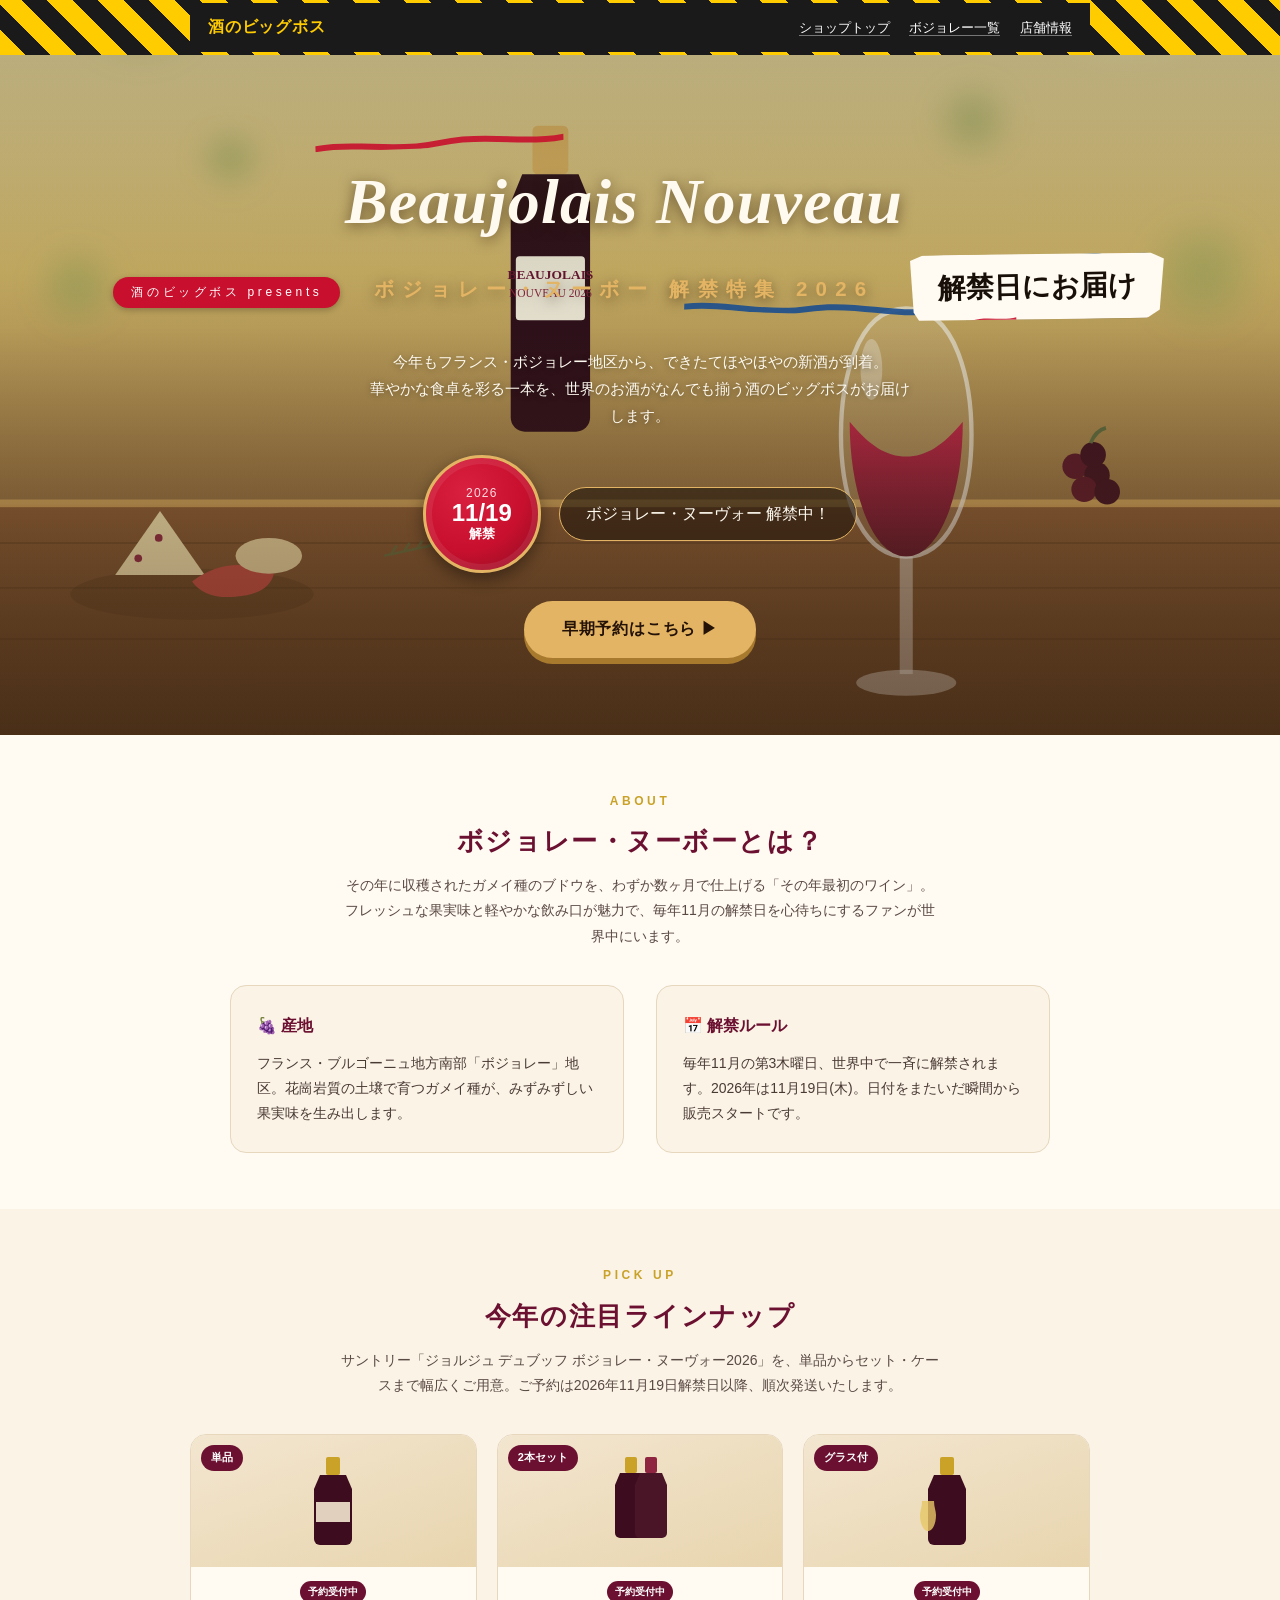
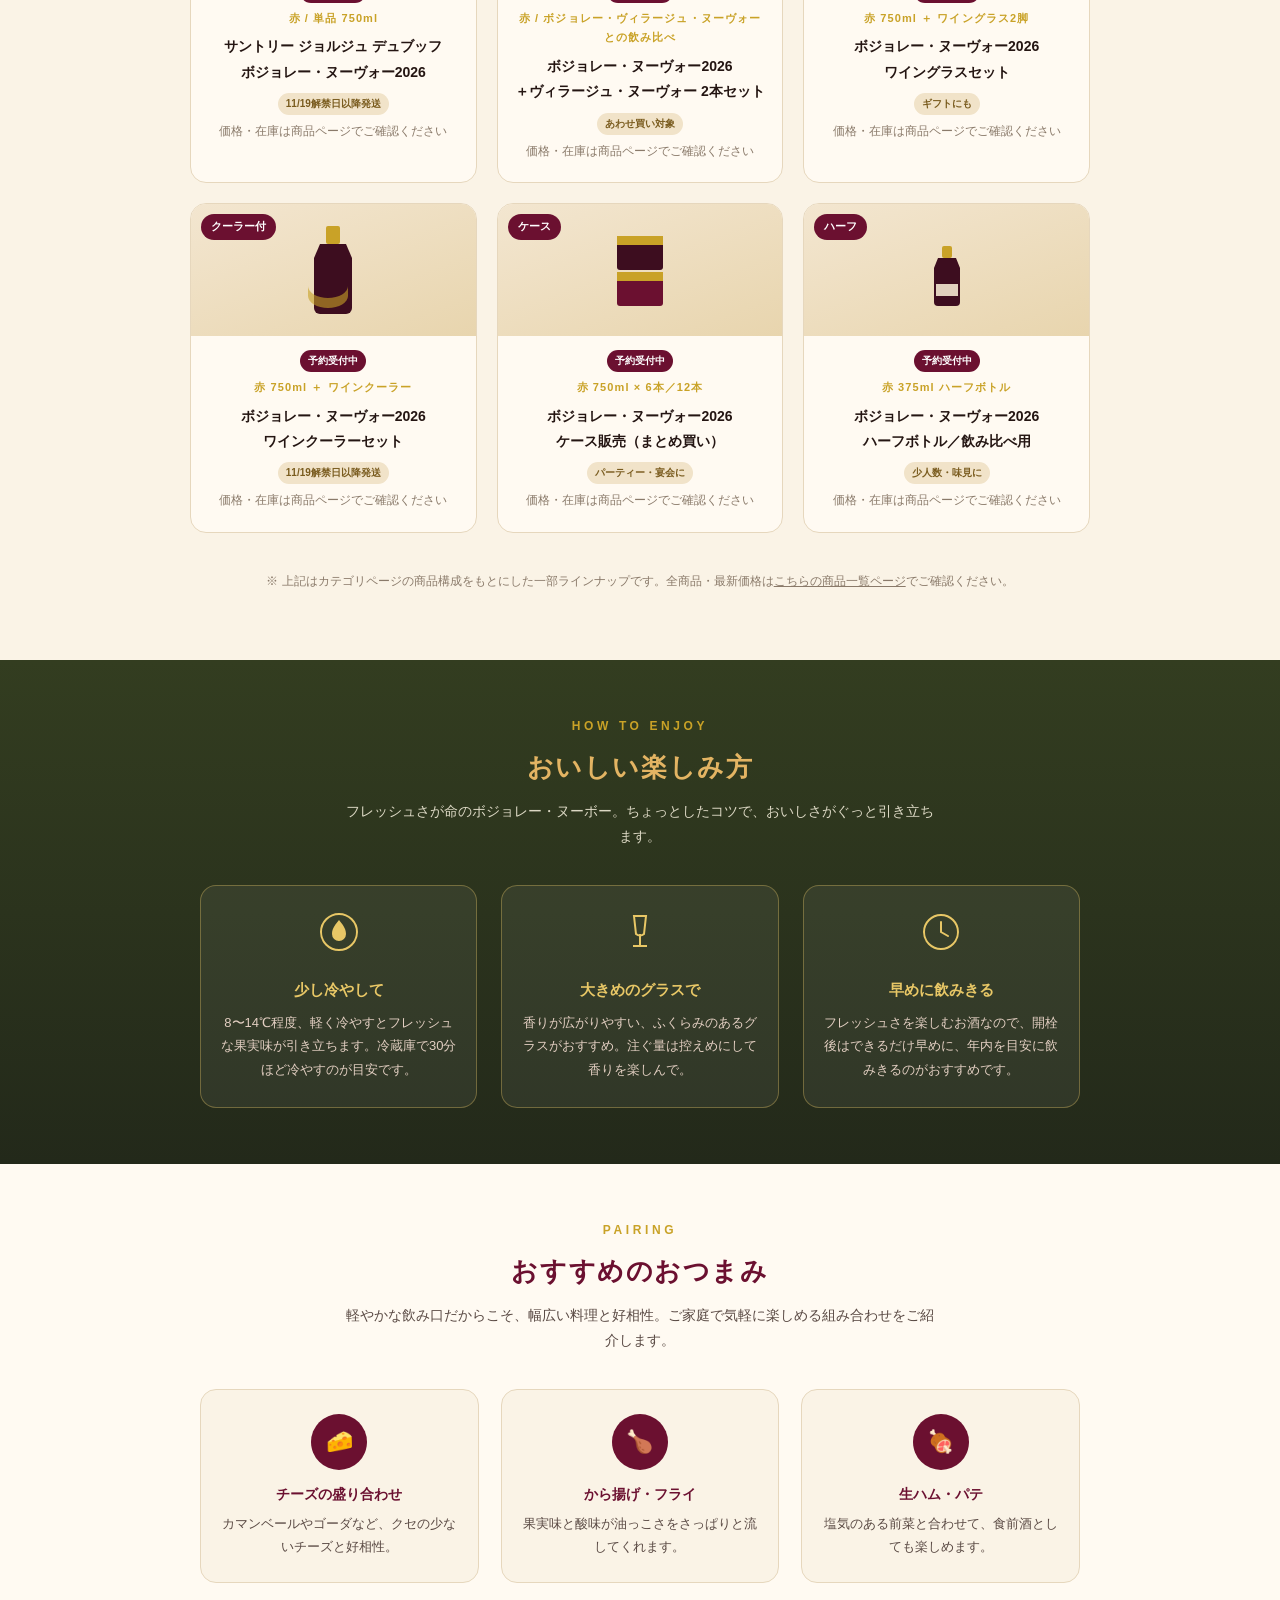
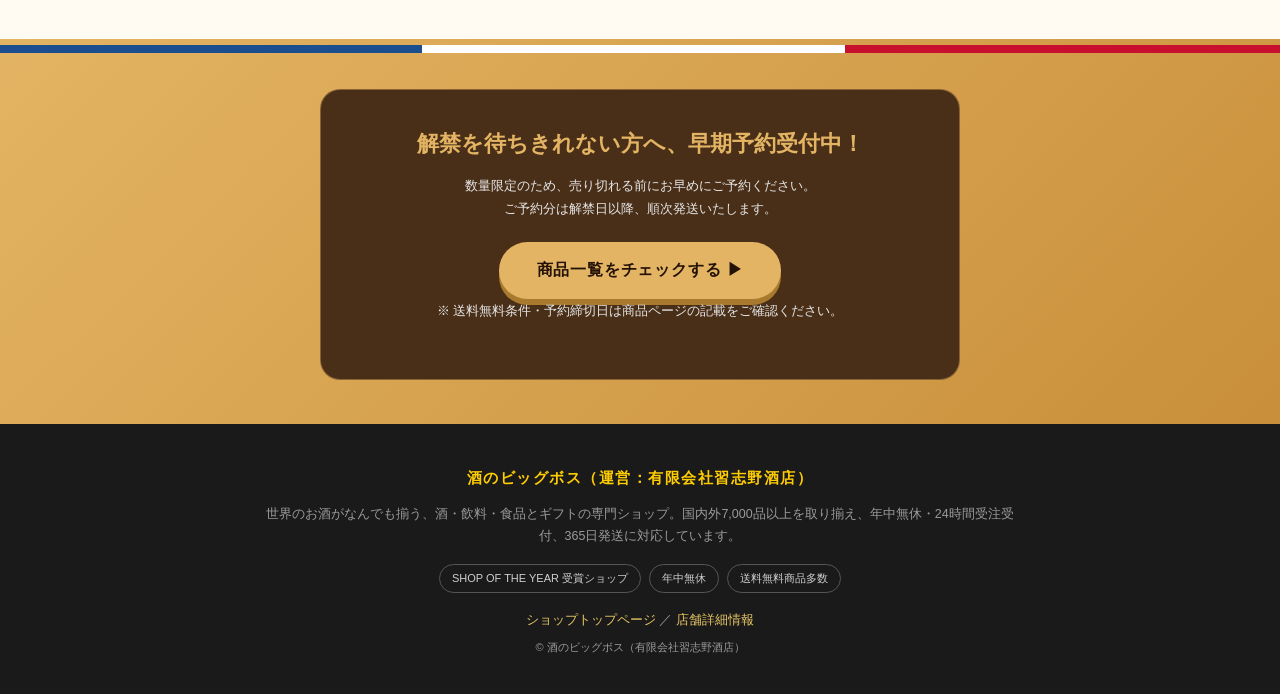
==== commit 9b5886e9: "Rework hero into a French garden terrace scene with countdown Redesign the hero illustration and pal" ====
--- a/index.html
+++ b/index.html
@@ -35,6 +35,13 @@
     --ink:#241512;
     --bb-yellow:#ffcc00;
     --bb-black:#1a1a1a;
+    --garden-green:#5c6b3f;
+    --garden-green-dark:#333d20;
+    --garden-gold:#e3b463;
+    --wood:#7a5230;
+    --wood-dark:#4a2f18;
+    --fr-blue:#1b4e8f;
+    --fr-red:#c8102e;
   }
   *{box-sizing:border-box;}
   body{
@@ -82,18 +89,18 @@
   }
   .shop-bar-nav a:hover{border-color:var(--bb-yellow);color:var(--bb-yellow);}
 
-  /* ===== ヒーロー ===== */
+  /* ===== ヒーロー：フランスの庭園テラス風 ===== */
   .hero{
     position:relative;
-    background:radial-gradient(ellipse at 30% 20%, var(--wine-light) 0%, var(--wine) 45%, var(--wine-dark) 100%);
-    color:var(--cream);
+    background:linear-gradient(180deg, #efd9a0 0%, #d8b96a 32%, var(--wood) 78%, var(--wood-dark) 100%);
+    color:var(--ink);
     text-align:center;
     overflow:hidden;
-    min-height:640px;
+    min-height:680px;
     display:flex;
     flex-direction:column;
     justify-content:center;
-    padding:56px 20px 40px;
+    padding:52px 20px 40px;
   }
   .hero-scene{
     position:absolute;
@@ -106,7 +113,7 @@
     position:absolute;
     inset:0;
     z-index:1;
-    background:linear-gradient(180deg, rgba(61,13,31,.35) 0%, rgba(61,13,31,.55) 45%, rgba(61,13,31,.88) 100%);
+    background:linear-gradient(180deg, rgba(51,61,32,.28) 0%, rgba(51,61,32,.12) 40%, rgba(74,47,24,.55) 100%);
     pointer-events:none;
   }
   .hero-content{position:relative;z-index:2;}
@@ -114,61 +121,114 @@
     display:inline-block;
     font-size:12px;
     letter-spacing:.3em;
-    color:var(--gold-light);
-    border:1px solid var(--gold-light);
-    padding:5px 16px;
+    color:#fff;
+    background:var(--fr-red);
+    padding:5px 18px;
     border-radius:999px;
     margin-bottom:18px;
-  }
+    box-shadow:0 2px 6px rgba(0,0,0,.25);
+  }
+  .hero-title-wrap{position:relative;display:inline-block;margin:0 0 14px;}
+  .brush{position:absolute;height:14px;opacity:.9;}
+  .brush path{stroke:none;}
+  .brush-red{left:-6%;top:-10px;width:46%;transform:rotate(-2deg);}
+  .brush-blue{right:-6%;bottom:-6px;width:46%;transform:rotate(2deg);}
   .hero h1{
-    font-family:"Times New Roman","Yu Mincho","Hiragino Mincho ProN",serif;
-    font-size:clamp(34px,7vw,58px);
-    margin:0 0 8px;
-    letter-spacing:.04em;
-    text-shadow:0 2px 12px rgba(0,0,0,.35);
+    font-family:"Brush Script MT","Segoe Script","Yu Mincho","Hiragino Mincho ProN",cursive,serif;
+    font-size:clamp(36px,7.5vw,64px);
+    margin:0;
+    letter-spacing:.02em;
+    color:#fffaf0;
+    text-shadow:0 3px 14px rgba(40,20,5,.55);
+    font-style:italic;
   }
   .hero h1 small{
     display:block;
-    font-size:.4em;
-    letter-spacing:.5em;
-    color:var(--gold-light);
-    margin-top:10px;
-  }
+    font-family:"Yu Gothic","Hiragino Kaku Gothic ProN",sans-serif;
+    font-style:normal;
+    font-size:.32em;
+    letter-spacing:.4em;
+    color:var(--garden-gold);
+    margin-top:12px;
+    font-weight:900;
+  }
+  .hero-jp-banner{
+    display:inline-block;
+    position:relative;
+    background:var(--paper);
+    color:#181008;
+    font-weight:900;
+    font-size:clamp(20px,3.6vw,28px);
+    padding:14px 30px;
+    margin:22px 0 10px;
+    transform:rotate(-1.2deg);
+    clip-path:polygon(1% 8%,6% 0,94% 3%,99% 12%,97% 88%,92% 100%,4% 97%,2% 85%);
+    box-shadow:0 8px 18px rgba(0,0,0,.3);
+    line-height:1.4;
+  }
+  .hero-jp-banner .brush{height:8px;}
+  .hero-jp-banner .brush-red{left:6%;bottom:-4px;top:auto;width:36%;}
+  .hero-jp-banner .brush-blue{right:6%;bottom:auto;top:-6px;width:36%;}
   .hero p.lead{
-    max-width:520px;
-    margin:18px auto 28px;
+    max-width:540px;
+    margin:18px auto 26px;
     font-size:15px;
-    color:#f1e3d3;
-  }
-  .hero-date{
+    color:#fffaf0;
+    text-shadow:0 1px 6px rgba(0,0,0,.4);
+  }
+  .hero-badges{
+    display:flex;
+    align-items:center;
+    justify-content:center;
+    gap:18px;
+    flex-wrap:wrap;
+    margin-top:8px;
+  }
+  .wax-seal{
+    width:118px;height:118px;
+    border-radius:50%;
+    background:radial-gradient(circle at 35% 30%, #d9203f, var(--fr-red) 55%, #8a0c22 100%);
+    border:3px solid var(--garden-gold);
+    box-shadow:0 6px 16px rgba(0,0,0,.4), inset 0 0 0 6px rgba(255,255,255,.08);
+    color:#fff;
+    display:flex;
+    flex-direction:column;
+    align-items:center;
+    justify-content:center;
+    line-height:1.1;
+  }
+  .wax-seal .yr{font-size:12px;letter-spacing:.1em;opacity:.85;}
+  .wax-seal .md{font-size:24px;font-weight:900;}
+  .wax-seal .kanji{font-size:13px;font-weight:700;}
+  .countdown-pill{
     display:inline-flex;
-    align-items:center;
-    gap:14px;
-    background:rgba(0,0,0,.28);
-    border:1px solid var(--gold);
-    border-radius:14px;
-    padding:16px 28px;
-    font-size:14px;
-  }
-  .hero-date .num{
-    font-size:26px;
+    align-items:baseline;
+    gap:8px;
+    background:rgba(24,16,8,.55);
+    border:1px solid var(--garden-gold);
+    border-radius:999px;
+    padding:12px 26px;
+    color:#fffaf0;
+  }
+  .countdown-pill .cd-num{
+    font-size:28px;
     font-weight:900;
-    color:var(--bb-yellow);
+    color:var(--garden-gold);
   }
   .hero-cta{
-    margin-top:30px;
+    margin-top:28px;
   }
   .btn{
     display:inline-block;
-    background:var(--bb-yellow);
-    color:var(--bb-black);
+    background:var(--garden-gold);
+    color:#241206;
     font-weight:900;
     padding:14px 38px;
     border-radius:999px;
     text-decoration:none;
     font-size:16px;
     letter-spacing:.05em;
-    box-shadow:0 6px 0 #a8850a;
+    box-shadow:0 6px 0 #a87a2e;
     transition:transform .15s;
   }
   .btn:hover{transform:translateY(-2px);}
@@ -302,9 +362,9 @@
   @media (max-width:420px){.product-grid{grid-template-columns:1fr 1fr;gap:12px;}}
 
   /* ===== 楽しみ方ガイド ===== */
-  .guide{background:var(--wine-dark);color:var(--cream);}
-  .guide .section-title{color:var(--bb-yellow);}
-  .guide .section-sub{color:#e3cfc2;}
+  .guide{background:linear-gradient(180deg, var(--garden-green-dark), #23291a);color:var(--cream);}
+  .guide .section-title{color:var(--garden-gold);}
+  .guide .section-sub{color:#dcd8c4;}
   .guide-grid{
     display:grid;
     grid-template-columns:repeat(3,1fr);
@@ -354,22 +414,28 @@
 
   /* ===== CTA バナー ===== */
   .cta-banner{
-    background:repeating-linear-gradient(45deg,var(--bb-yellow) 0 16px,#ffe680 16px 32px);
-    padding:44px 20px;
+    background:linear-gradient(135deg, var(--garden-gold), #c98f3a);
+    padding:6px 0 44px;
     text-align:center;
   }
+  .cta-banner-stripe{
+    height:8px;
+    background:linear-gradient(90deg, var(--fr-blue) 0 33%, #fff 33% 66%, var(--fr-red) 66% 100%);
+    margin-bottom:36px;
+  }
   .cta-inner{
-    background:var(--bb-black);
+    background:var(--wood-dark);
     color:#fff;
     max-width:640px;
     margin:0 auto;
     border-radius:20px;
     padding:34px 24px;
+    border:1px solid rgba(227,180,99,.4);
   }
   .cta-inner h3{
     margin:0 0 10px;
     font-size:22px;
-    color:var(--bb-yellow);
+    color:var(--garden-gold);
   }
   .cta-inner p{margin:0 0 22px;font-size:13px;color:#e6e6e6;}
   .cta-note{margin-top:14px;font-size:11px;color:#b8b8b8;}
@@ -415,122 +481,159 @@
       <div class="shop-bar-logo">酒のビッグボス</div>
       <nav class="shop-bar-nav">
         <a class="js-shop-link" href="https://www.rakuten.co.jp/bigbossshibazaki/" target="_blank" rel="noopener">ショップトップ</a>
-        <a href="https://item.rakuten.co.jp/bigbossshibazaki/c/0000002530/?l-id=shoptop_shopmenu_medama_category_4" target="_blank" rel="noopener">ボジョレー一覧</a>
+        <a href="https://search.rakuten.co.jp/search/mall/%E3%83%9C%E3%82%B8%E3%83%A7%E3%83%AC%E3%83%BC%E3%83%8C%E3%83%BC%E3%83%9C%E3%83%BC2026/?l-id=shoptop_shopmenu_search_bar&sid=224915" target="_blank" rel="noopener">ボジョレー一覧</a>
         <a class="js-shop-link" href="https://www.rakuten.co.jp/bigbossshibazaki/info.html" target="_blank" rel="noopener">店舗情報</a>
       </nav>
     </div>
   </div>
 
-  <!-- ヒーロー：豪華な食卓とワイングラスの演出 -->
+  <!-- ヒーロー：フランスの庭園テラスを思わせる豪華な食卓演出 -->
   <div class="hero">
     <div class="hero-scene" aria-hidden="true">
-      <svg viewBox="0 0 1000 640" preserveAspectRatio="xMidYMax slice">
+      <svg viewBox="0 0 1000 680" preserveAspectRatio="xMidYMax slice">
         <defs>
           <linearGradient id="wineFill" x1="0" y1="0" x2="0" y2="1">
-            <stop offset="0%" stop-color="#a8163f"/>
-            <stop offset="100%" stop-color="#4a0e24"/>
+            <stop offset="0%" stop-color="#c22447"/>
+            <stop offset="100%" stop-color="#5a0f26"/>
           </linearGradient>
-          <linearGradient id="tableCloth" x1="0" y1="0" x2="0" y2="1">
-            <stop offset="0%" stop-color="#5a1428"/>
-            <stop offset="100%" stop-color="#2a0714"/>
+          <linearGradient id="woodTable" x1="0" y1="0" x2="0" y2="1">
+            <stop offset="0%" stop-color="#8a5a34"/>
+            <stop offset="100%" stop-color="#4a2f18"/>
           </linearGradient>
-          <radialGradient id="candleGlow" cx="50%" cy="50%" r="50%">
-            <stop offset="0%" stop-color="#ffdf8a" stop-opacity=".9"/>
-            <stop offset="100%" stop-color="#ffdf8a" stop-opacity="0"/>
+          <radialGradient id="sunGlow" cx="50%" cy="50%" r="50%">
+            <stop offset="0%" stop-color="#fff3cf" stop-opacity=".85"/>
+            <stop offset="100%" stop-color="#fff3cf" stop-opacity="0"/>
           </radialGradient>
-          <radialGradient id="bokehGrad" cx="50%" cy="50%" r="50%">
-            <stop offset="0%" stop-color="#e8c766" stop-opacity=".55"/>
-            <stop offset="100%" stop-color="#e8c766" stop-opacity="0"/>
+          <radialGradient id="leafBokeh" cx="50%" cy="50%" r="50%">
+            <stop offset="0%" stop-color="#8aa25a" stop-opacity=".55"/>
+            <stop offset="100%" stop-color="#8aa25a" stop-opacity="0"/>
           </radialGradient>
           <filter id="soften" x="-50%" y="-50%" width="200%" height="200%">
-            <feGaussianBlur stdDeviation="8"/>
+            <feGaussianBlur stdDeviation="9"/>
           </filter>
         </defs>
 
-        <!-- 背景の玉ボケ（キャンドルライトのイメージ） -->
+        <!-- 背景：木漏れ日と緑の玉ボケ（庭園テラスのイメージ） -->
         <g>
-          <circle cx="120" cy="120" r="55" fill="url(#bokehGrad)" filter="url(#soften)"/>
-          <circle cx="860" cy="90" r="70" fill="url(#bokehGrad)" filter="url(#soften)"/>
-          <circle cx="780" cy="220" r="30" fill="url(#bokehGrad)" filter="url(#soften)"/>
-          <circle cx="200" cy="260" r="26" fill="url(#bokehGrad)" filter="url(#soften)"/>
-          <circle cx="500" cy="80" r="40" fill="url(#bokehGrad)" filter="url(#soften)"/>
-          <circle cx="920" cy="330" r="45" fill="url(#bokehGrad)" filter="url(#soften)"/>
+          <circle cx="110" cy="100" r="60" fill="url(#leafBokeh)" filter="url(#soften)"/>
+          <circle cx="880" cy="80" r="80" fill="url(#sunGlow)" filter="url(#soften)"/>
+          <circle cx="760" cy="200" r="34" fill="url(#leafBokeh)" filter="url(#soften)"/>
+          <circle cx="180" cy="230" r="28" fill="url(#leafBokeh)" filter="url(#soften)"/>
+          <circle cx="470" cy="70" r="46" fill="url(#sunGlow)" filter="url(#soften)"/>
+          <circle cx="940" cy="320" r="50" fill="url(#leafBokeh)" filter="url(#soften)"/>
+          <circle cx="60" cy="330" r="36" fill="url(#leafBokeh)" filter="url(#soften)"/>
         </g>
 
-        <!-- テーブル -->
-        <rect x="0" y="470" width="1000" height="170" fill="url(#tableCloth)"/>
-        <rect x="0" y="466" width="1000" height="6" fill="#e8c766" opacity=".55"/>
-
-        <!-- 奥：ワインボトル -->
-        <g transform="translate(455,300)">
-          <rect x="-16" y="-92" width="32" height="40" rx="4" fill="#c9a227"/>
-          <path d="M-24 -52 h48 l10 24 v150 a12 12 0 0 1 -12 12 h-44 a12 12 0 0 1 -12 -12 v-150 Z" fill="#2c0a18"/>
-          <rect x="-30" y="10" width="60" height="46" rx="2" fill="#f3e6d0" opacity=".92"/>
-          <text x="0" y="34" text-anchor="middle" font-size="12" font-weight="700" fill="#6b1030" font-family="Georgia, serif">Nouveau</text>
+        <!-- 木製テーブル -->
+        <rect x="0" y="500" width="1000" height="180" fill="url(#woodTable)"/>
+        <rect x="0" y="496" width="1000" height="6" fill="#e3b463" opacity=".7"/>
+        <g stroke="#3a2410" stroke-width="1" opacity=".35">
+          <line x1="0" y1="530" x2="1000" y2="530"/>
+          <line x1="0" y1="565" x2="1000" y2="565"/>
+          <line x1="0" y1="605" x2="1000" y2="605"/>
         </g>
 
-        <!-- 手前左：ワイングラス（大） -->
-        <g transform="translate(300,330) scale(1.5)">
+        <!-- 中央：ワインボトル -->
+        <g transform="translate(430,300)">
+          <rect x="-14" y="-96" width="28" height="38" rx="4" fill="#e3b463"/>
+          <path d="M-22 -58 h44 l9 22 v168 a11 11 0 0 1 -11 11 h-40 a11 11 0 0 1 -11 -11 v-168 Z" fill="#2c0a18"/>
+          <rect x="-27" y="6" width="54" height="50" rx="3" fill="#fbf4e4"/>
+          <text x="0" y="24" text-anchor="middle" font-size="10.5" font-weight="700" fill="#6b1030" font-family="Georgia, serif">BEAUJOLAIS</text>
+          <text x="0" y="38" text-anchor="middle" font-size="9" fill="#8f2540" font-family="Georgia, serif">NOUVEAU 2026</text>
+        </g>
+
+        <!-- 右：ワイングラス（大・豪華に強調） -->
+        <g transform="translate(640,340) scale(1.7)">
           <path d="M40 4 C16 4 10 40 10 62 C10 96 22 118 40 118 C58 118 70 96 70 62 C70 40 64 4 40 4 Z"
-                fill="rgba(255,255,255,0.06)" stroke="rgba(255,255,255,0.5)" stroke-width="2"/>
-          <path d="M15 58 C15 90 25 118 40 118 C55 118 65 90 65 58 C57 68 48 73 40 73 C32 73 23 68 15 58 Z" fill="url(#wineFill)"/>
-          <rect x="37" y="118" width="6" height="52" fill="rgba(255,255,255,0.4)"/>
-          <ellipse cx="40" cy="174" rx="22" ry="6" fill="rgba(255,255,255,0.4)"/>
-          <ellipse cx="25" cy="34" rx="5" ry="13" fill="#ffffff" opacity=".3"/>
+                fill="rgba(255,255,255,0.08)" stroke="rgba(255,255,255,0.6)" stroke-width="2"/>
+          <path d="M14 56 C14 90 25 118 40 118 C55 118 66 90 66 56 C57 67 49 72 40 72 C31 72 23 67 14 56 Z" fill="url(#wineFill)"/>
+          <rect x="37" y="118" width="6" height="54" fill="rgba(255,255,255,0.45)"/>
+          <ellipse cx="40" cy="176" rx="23" ry="6" fill="rgba(255,255,255,0.45)"/>
+          <ellipse cx="24" cy="32" rx="5" ry="14" fill="#ffffff" opacity=".35"/>
         </g>
 
-        <!-- 手前右：ワイングラス（中） -->
-        <g transform="translate(600,350) scale(1.25)">
-          <path d="M40 4 C16 4 10 40 10 62 C10 96 22 118 40 118 C58 118 70 96 70 62 C70 40 64 4 40 4 Z"
-                fill="rgba(255,255,255,0.06)" stroke="rgba(255,255,255,0.5)" stroke-width="2"/>
-          <path d="M15 66 C15 94 25 118 40 118 C55 118 65 94 65 66 C57 74 48 78 40 78 C32 78 23 74 15 66 Z" fill="url(#wineFill)"/>
-          <rect x="37" y="118" width="6" height="52" fill="rgba(255,255,255,0.4)"/>
-          <ellipse cx="40" cy="174" rx="22" ry="6" fill="rgba(255,255,255,0.4)"/>
-          <ellipse cx="25" cy="34" rx="5" ry="13" fill="#ffffff" opacity=".3"/>
+        <!-- 左手前：チーズ・パン・生ハムの盛り合わせ -->
+        <g transform="translate(90,500)">
+          <ellipse cx="60" cy="70" rx="95" ry="20" fill="#3a2410" opacity=".25"/>
+          <path d="M0 55 L70 55 L35 5 Z" fill="#f3e2b0"/>
+          <circle cx="18" cy="42" r="3" fill="#8f2540"/>
+          <circle cx="34" cy="26" r="3" fill="#8f2540"/>
+          <path d="M60 60 q30 -22 64 -6 q-4 16 -30 18 q-24 2 -34 -12 Z" fill="#c0463f"/>
+          <ellipse cx="120" cy="40" rx="26" ry="14" fill="#e8d3a0"/>
         </g>
 
-        <!-- キャンドル -->
-        <g transform="translate(500,420)">
-          <circle cx="0" cy="-28" r="34" fill="url(#candleGlow)"/>
-          <rect x="-8" y="0" width="16" height="46" rx="3" fill="#f3e6d0"/>
-          <path d="M0 -30 C 6 -20 6 -10 0 -2 C -6 -10 -6 -20 0 -30 Z" fill="#ffcf6b"/>
+        <!-- 右下：ぶどうの房 -->
+        <g transform="translate(840,470)">
+          <circle cx="0" cy="0" r="10" fill="#5a1428"/>
+          <circle cx="17" cy="7" r="10" fill="#3d0d1f"/>
+          <circle cx="7" cy="18" r="10" fill="#5a1428"/>
+          <circle cx="25" cy="20" r="10" fill="#3d0d1f"/>
+          <circle cx="14" cy="-9" r="10" fill="#3d0d1f"/>
+          <path d="M12 -18 q4 -10 12 -12" stroke="#5c6b3f" stroke-width="3" fill="none"/>
         </g>
 
-        <!-- チーズ＆グレープ（豪華な食卓の演出） -->
-        <g transform="translate(150,470)">
-          <path d="M0 40 L60 40 L30 0 Z" fill="#e8c766" opacity=".9"/>
-          <circle cx="10" cy="30" r="2.5" fill="#8f2540"/>
-          <circle cx="24" cy="20" r="2.5" fill="#8f2540"/>
+        <!-- ローズマリーの小枝 -->
+        <g transform="translate(300,540)" stroke="#5c6b3f" stroke-width="2" opacity=".8">
+          <line x1="0" y1="0" x2="46" y2="-10"/>
+          <line x1="6" y1="-2" x2="10" y2="-8"/>
+          <line x1="16" y1="-4" x2="20" y2="-10"/>
+          <line x1="26" y1="-6" x2="30" y2="-12"/>
+          <line x1="36" y1="-8" x2="40" y2="-14"/>
         </g>
-        <g transform="translate(800,460)">
-          <circle cx="0" cy="0" r="9" fill="#8f2540"/>
-          <circle cx="16" cy="6" r="9" fill="#6b1030"/>
-          <circle cx="8" cy="16" r="9" fill="#8f2540"/>
-          <circle cx="24" cy="18" r="9" fill="#6b1030"/>
-          <circle cx="14" cy="-8" r="9" fill="#6b1030"/>
-        </g>
-
-        <!-- 手前の玉ボケ（近景の光） -->
-        <circle cx="90" cy="500" r="20" fill="url(#bokehGrad)" filter="url(#soften)"/>
-        <circle cx="930" cy="520" r="26" fill="url(#bokehGrad)" filter="url(#soften)"/>
       </svg>
     </div>
     <div class="hero-overlay"></div>
 
     <div class="hero-content">
       <div class="hero-eyebrow">酒のビッグボス presents</div>
-      <h1>Beaujolais Nouveau<small>ボジョレー・ヌーボー 解禁特集 2026</small></h1>
+
+      <div class="hero-title-wrap">
+        <svg class="brush brush-red" viewBox="0 0 120 14" preserveAspectRatio="none" aria-hidden="true"><path d="M2,8 C20,2 40,14 60,6 C80,-2 100,10 118,4 L118,10 C100,16 80,4 60,12 C40,20 20,8 2,14 Z" fill="#c8102e"/></svg>
+        <h1>Beaujolais Nouveau<small>ボジョレー・ヌーボー 解禁特集 2026</small></h1>
+        <svg class="brush brush-blue" viewBox="0 0 120 14" preserveAspectRatio="none" aria-hidden="true"><path d="M2,8 C20,2 40,14 60,6 C80,-2 100,10 118,4 L118,10 C100,16 80,4 60,12 C40,20 20,8 2,14 Z" fill="#1b4e8f"/></svg>
+      </div>
+
+      <div class="hero-jp-banner">
+        <svg class="brush brush-red" viewBox="0 0 120 14" preserveAspectRatio="none" aria-hidden="true"><path d="M2,8 C20,2 40,14 60,6 C80,-2 100,10 118,4 L118,10 C100,16 80,4 60,12 C40,20 20,8 2,14 Z" fill="#c8102e"/></svg>
+        解禁日にお届け
+        <svg class="brush brush-blue" viewBox="0 0 120 14" preserveAspectRatio="none" aria-hidden="true"><path d="M2,8 C20,2 40,14 60,6 C80,-2 100,10 118,4 L118,10 C100,16 80,4 60,12 C40,20 20,8 2,14 Z" fill="#1b4e8f"/></svg>
+      </div>
+
       <p class="lead">今年もフランス・ボジョレー地区から、できたてほやほやの新酒が到着。<br>華やかな食卓を彩る一本を、世界のお酒がなんでも揃う酒のビッグボスがお届けします。</p>
-      <div class="hero-date">
-        <div>解禁日</div>
-        <div class="num">2026.11.19 (木)</div>
-        <div>午前0時 解禁</div>
-      </div>
+
+      <div class="hero-badges">
+        <div class="wax-seal">
+          <span class="yr">2026</span>
+          <span class="md">11/19</span>
+          <span class="kanji">解禁</span>
+        </div>
+        <div class="countdown-pill">
+          <span>解禁まであと</span>
+          <span class="cd-num" id="days-left">--</span>
+          <span>日</span>
+        </div>
+      </div>
+
       <div class="hero-cta">
-        <a class="btn" href="https://item.rakuten.co.jp/bigbossshibazaki/c/0000002530/?l-id=shoptop_shopmenu_medama_category_4" target="_blank" rel="noopener">早期予約はこちら ▶</a>
+        <a class="btn" href="https://search.rakuten.co.jp/search/mall/%E3%83%9C%E3%82%B8%E3%83%A7%E3%83%AC%E3%83%BC%E3%83%8C%E3%83%BC%E3%83%9C%E3%83%BC2026/?l-id=shoptop_shopmenu_search_bar&sid=224915" target="_blank" rel="noopener">早期予約はこちら ▶</a>
       </div>
     </div>
   </div>
+
+  <script>
+    (function(){
+      var el = document.getElementById('days-left');
+      if(!el) return;
+      var target = new Date('2026-11-19T00:00:00+09:00').getTime();
+      var now = new Date().getTime();
+      var diff = target - now;
+      if(diff <= 0){
+        el.parentNode.innerHTML = '<span>ボジョレー・ヌーヴォー 解禁中！</span>';
+        return;
+      }
+      el.textContent = Math.ceil(diff / 86400000);
+    })();
+  </script>
 
   <!-- イントロ：ボジョレー・ヌーボーとは -->
   <section class="intro">
@@ -558,7 +661,7 @@
     <div class="product-grid">
 
       <div class="product-card">
-        <a class="card-link" href="https://item.rakuten.co.jp/bigbossshibazaki/c/0000002530/?l-id=shoptop_shopmenu_medama_category_4" target="_blank" rel="noopener">
+        <a class="card-link" href="https://search.rakuten.co.jp/search/mall/%E3%83%9C%E3%82%B8%E3%83%A7%E3%83%AC%E3%83%BC%E3%83%8C%E3%83%BC%E3%83%9C%E3%83%BC2026/?l-id=shoptop_shopmenu_search_bar&sid=224915" target="_blank" rel="noopener">
           <div class="product-thumb">
             <span class="product-badge">単品</span>
             <svg width="70" height="90" viewBox="0 0 70 90" style="margin:0 auto;">
@@ -578,7 +681,7 @@
       </div>
 
       <div class="product-card">
-        <a class="card-link" href="https://item.rakuten.co.jp/bigbossshibazaki/c/0000002530/?l-id=shoptop_shopmenu_medama_category_4" target="_blank" rel="noopener">
+        <a class="card-link" href="https://search.rakuten.co.jp/search/mall/%E3%83%9C%E3%82%B8%E3%83%A7%E3%83%AC%E3%83%BC%E3%83%8C%E3%83%BC%E3%83%9C%E3%83%BC2026/?l-id=shoptop_shopmenu_search_bar&sid=224915" target="_blank" rel="noopener">
           <div class="product-thumb">
             <span class="product-badge">2本セット</span>
             <svg width="70" height="90" viewBox="0 0 70 90" style="margin:0 auto;">
@@ -599,7 +702,7 @@
       </div>
 
       <div class="product-card">
-        <a class="card-link" href="https://item.rakuten.co.jp/bigbossshibazaki/c/0000002530/?l-id=shoptop_shopmenu_medama_category_4" target="_blank" rel="noopener">
+        <a class="card-link" href="https://search.rakuten.co.jp/search/mall/%E3%83%9C%E3%82%B8%E3%83%A7%E3%83%AC%E3%83%BC%E3%83%8C%E3%83%BC%E3%83%9C%E3%83%BC2026/?l-id=shoptop_shopmenu_search_bar&sid=224915" target="_blank" rel="noopener">
           <div class="product-thumb">
             <span class="product-badge">グラス付</span>
             <svg width="70" height="90" viewBox="0 0 70 90" style="margin:0 auto;">
@@ -619,7 +722,7 @@
       </div>
 
       <div class="product-card">
-        <a class="card-link" href="https://item.rakuten.co.jp/bigbossshibazaki/c/0000002530/?l-id=shoptop_shopmenu_medama_category_4" target="_blank" rel="noopener">
+        <a class="card-link" href="https://search.rakuten.co.jp/search/mall/%E3%83%9C%E3%82%B8%E3%83%A7%E3%83%AC%E3%83%BC%E3%83%8C%E3%83%BC%E3%83%9C%E3%83%BC2026/?l-id=shoptop_shopmenu_search_bar&sid=224915" target="_blank" rel="noopener">
           <div class="product-thumb">
             <span class="product-badge">クーラー付</span>
             <svg width="70" height="90" viewBox="0 0 70 90" style="margin:0 auto;">
@@ -639,7 +742,7 @@
       </div>
 
       <div class="product-card">
-        <a class="card-link" href="https://item.rakuten.co.jp/bigbossshibazaki/c/0000002530/?l-id=shoptop_shopmenu_medama_category_4" target="_blank" rel="noopener">
+        <a class="card-link" href="https://search.rakuten.co.jp/search/mall/%E3%83%9C%E3%82%B8%E3%83%A7%E3%83%AC%E3%83%BC%E3%83%8C%E3%83%BC%E3%83%9C%E3%83%BC2026/?l-id=shoptop_shopmenu_search_bar&sid=224915" target="_blank" rel="noopener">
           <div class="product-thumb">
             <span class="product-badge">ケース</span>
             <svg width="70" height="90" viewBox="0 0 70 90" style="margin:0 auto;">
@@ -660,7 +763,7 @@
       </div>
 
       <div class="product-card">
-        <a class="card-link" href="https://item.rakuten.co.jp/bigbossshibazaki/c/0000002530/?l-id=shoptop_shopmenu_medama_category_4" target="_blank" rel="noopener">
+        <a class="card-link" href="https://search.rakuten.co.jp/search/mall/%E3%83%9C%E3%82%B8%E3%83%A7%E3%83%AC%E3%83%BC%E3%83%8C%E3%83%BC%E3%83%9C%E3%83%BC2026/?l-id=shoptop_shopmenu_search_bar&sid=224915" target="_blank" rel="noopener">
           <div class="product-thumb">
             <span class="product-badge">ハーフ</span>
             <svg width="70" height="90" viewBox="0 0 70 90" style="margin:0 auto;">
@@ -680,7 +783,7 @@
       </div>
 
     </div>
-    <p class="product-note">※ 上記はカテゴリページの商品構成をもとにした一部ラインナップです。全商品・最新価格は<a class="js-shop-link" href="https://item.rakuten.co.jp/bigbossshibazaki/c/0000002530/?l-id=shoptop_shopmenu_medama_category_4" target="_blank" rel="noopener">こちらの商品一覧ページ</a>でご確認ください。</p>
+    <p class="product-note">※ 上記はカテゴリページの商品構成をもとにした一部ラインナップです。全商品・最新価格は<a class="js-shop-link" href="https://search.rakuten.co.jp/search/mall/%E3%83%9C%E3%82%B8%E3%83%A7%E3%83%AC%E3%83%BC%E3%83%8C%E3%83%BC%E3%83%9C%E3%83%BC2026/?l-id=shoptop_shopmenu_search_bar&sid=224915" target="_blank" rel="noopener">こちらの商品一覧ページ</a>でご確認ください。</p>
   </section>
 
   <!-- 楽しみ方ガイド -->
@@ -731,10 +834,11 @@
 
   <!-- CTA バナー -->
   <div class="cta-banner">
+    <div class="cta-banner-stripe"></div>
     <div class="cta-inner">
       <h3>解禁を待ちきれない方へ、早期予約受付中！</h3>
       <p>数量限定のため、売り切れる前にお早めにご予約ください。<br>ご予約分は解禁日以降、順次発送いたします。</p>
-      <a class="btn" href="https://item.rakuten.co.jp/bigbossshibazaki/c/0000002530/?l-id=shoptop_shopmenu_medama_category_4" target="_blank" rel="noopener">商品一覧をチェックする ▶</a>
+      <a class="btn" href="https://search.rakuten.co.jp/search/mall/%E3%83%9C%E3%82%B8%E3%83%A7%E3%83%AC%E3%83%BC%E3%83%8C%E3%83%BC%E3%83%9C%E3%83%BC2026/?l-id=shoptop_shopmenu_search_bar&sid=224915" target="_blank" rel="noopener">商品一覧をチェックする ▶</a>
       <p class="cta-note">※ 送料無料条件・予約締切日は商品ページの記載をご確認ください。</p>
     </div>
   </div>
